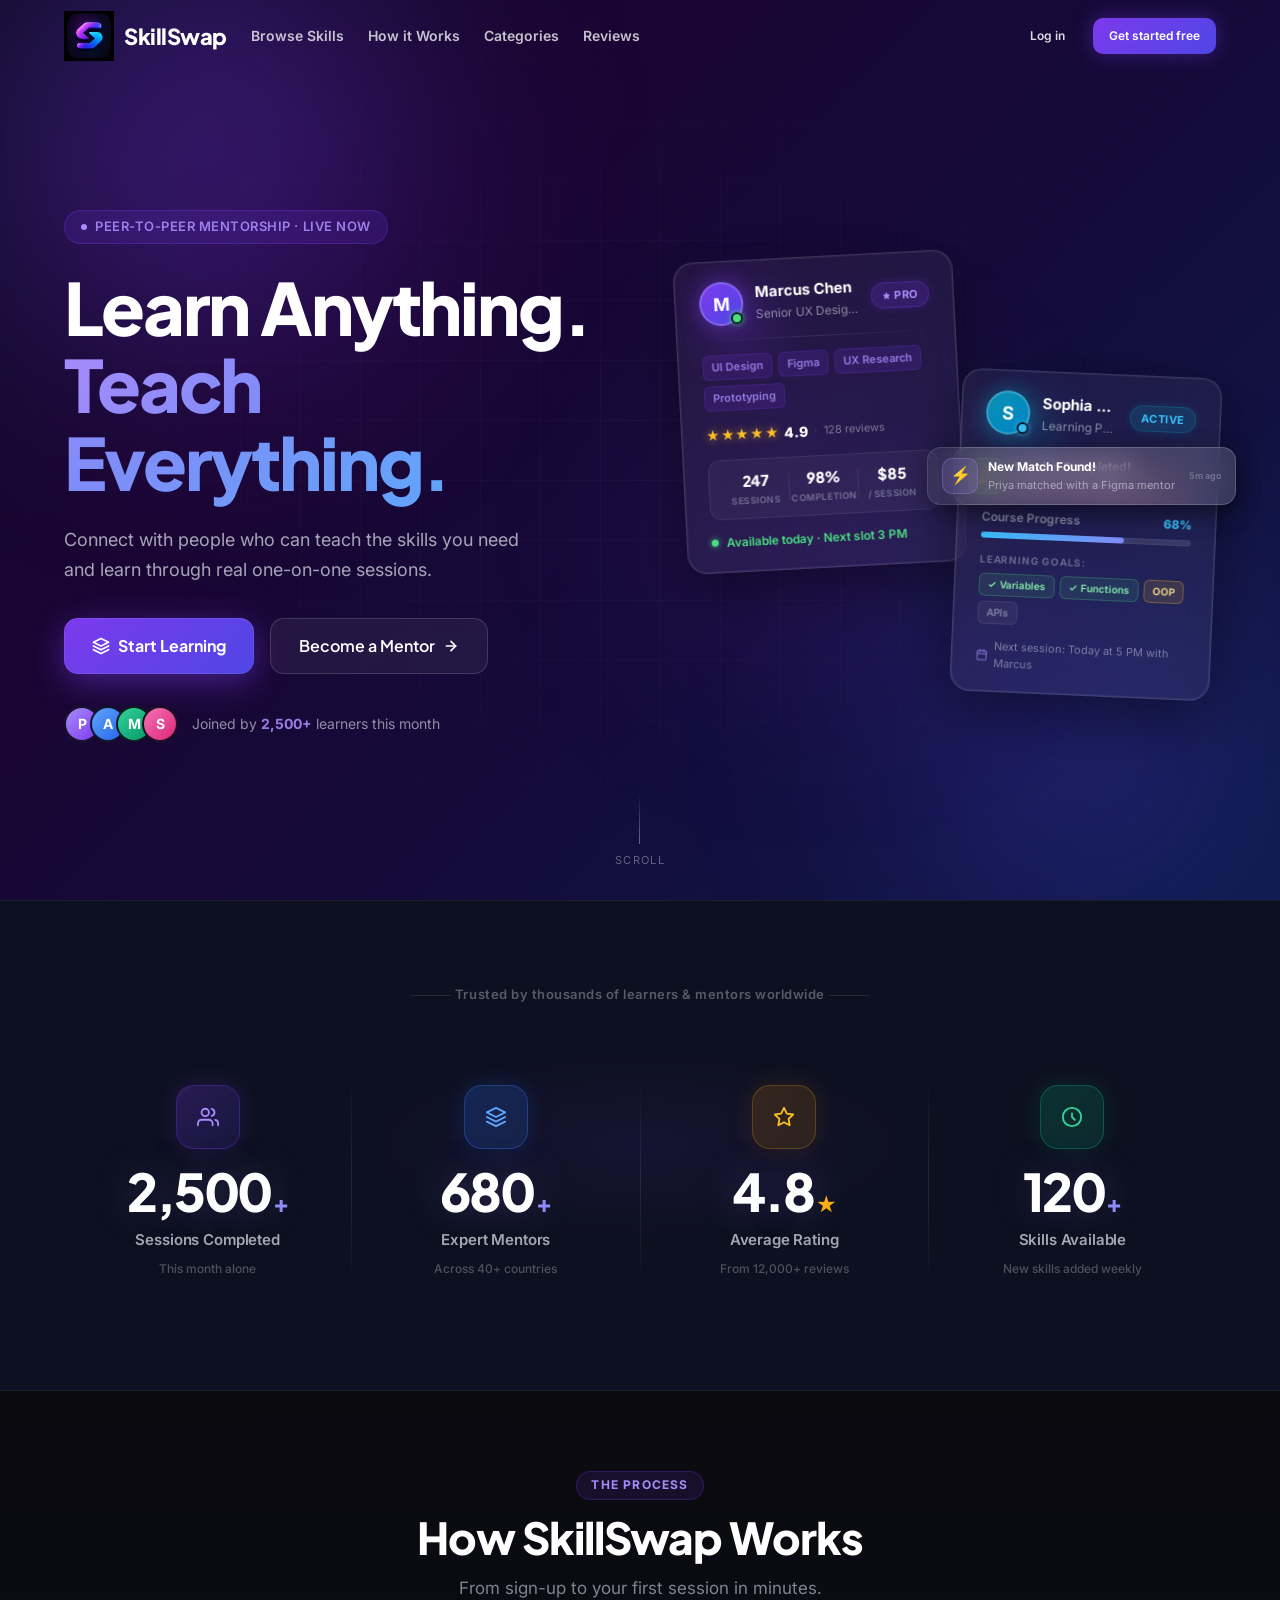
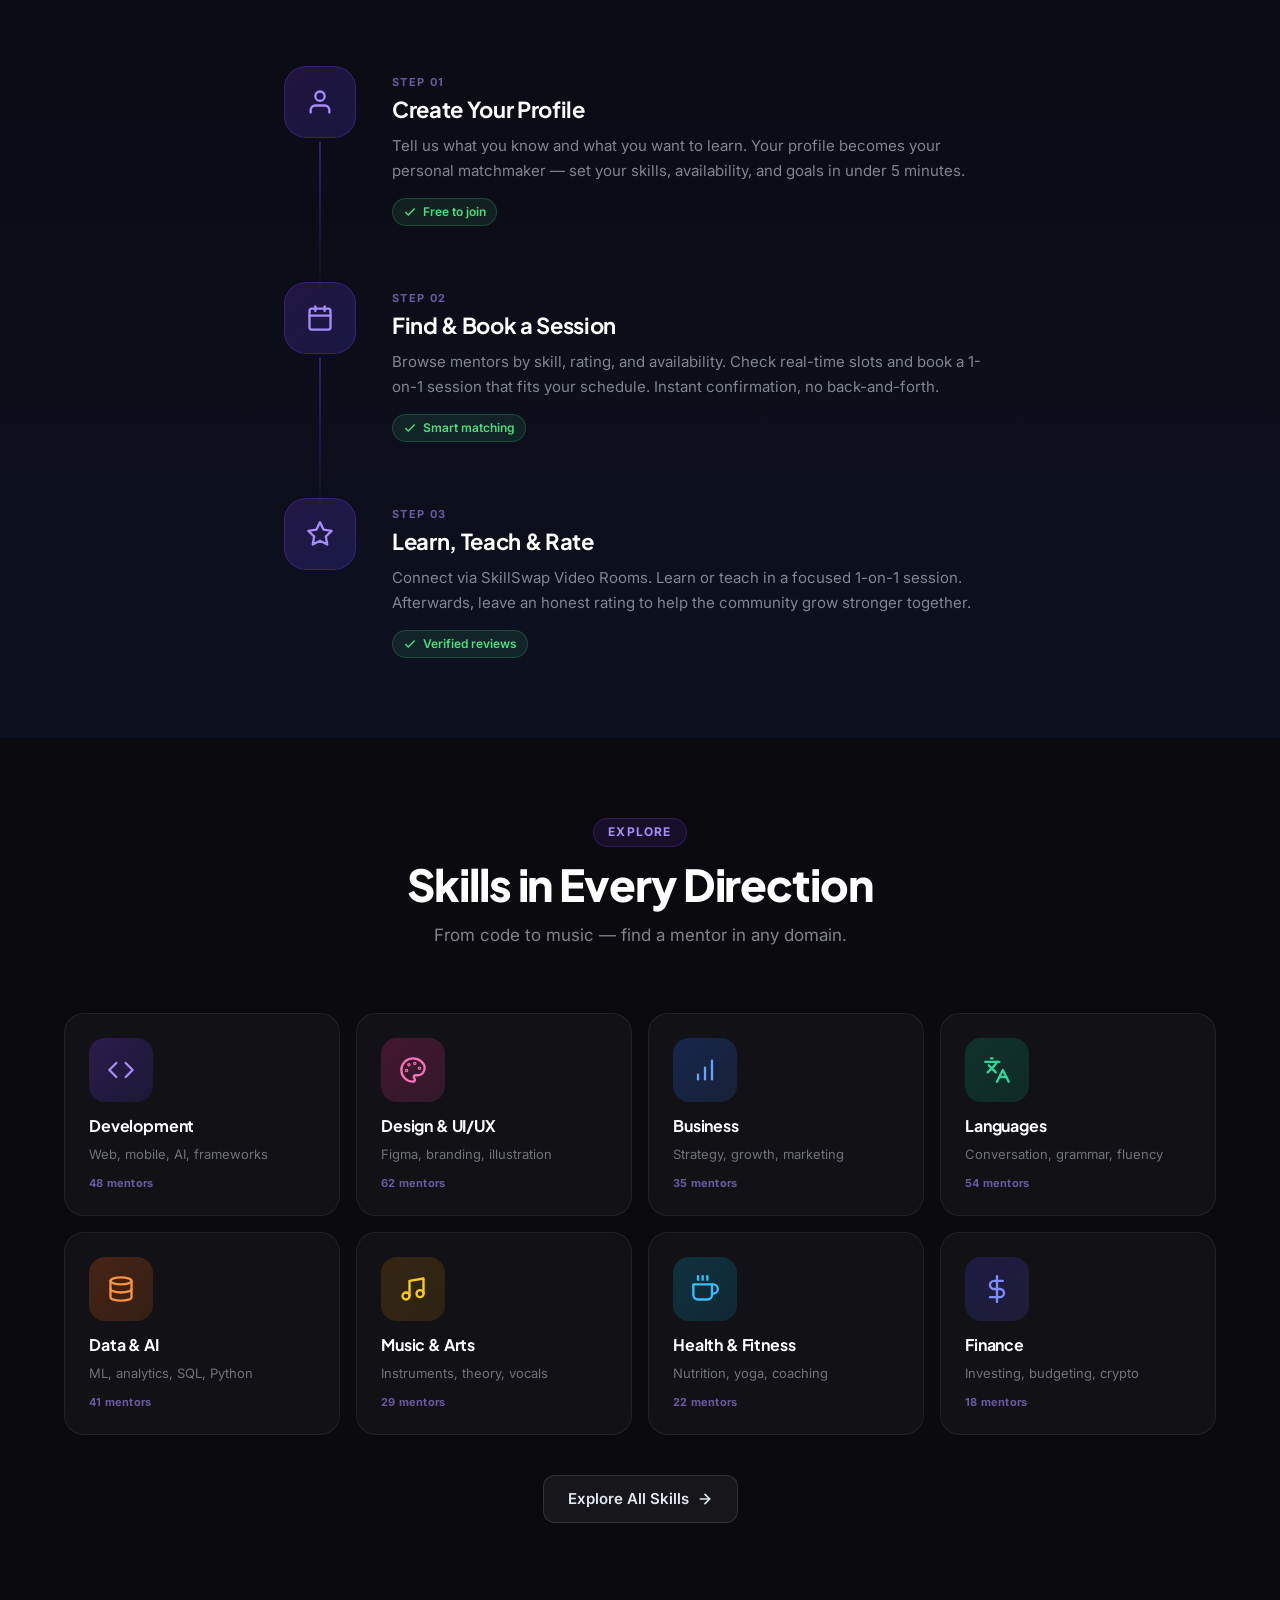
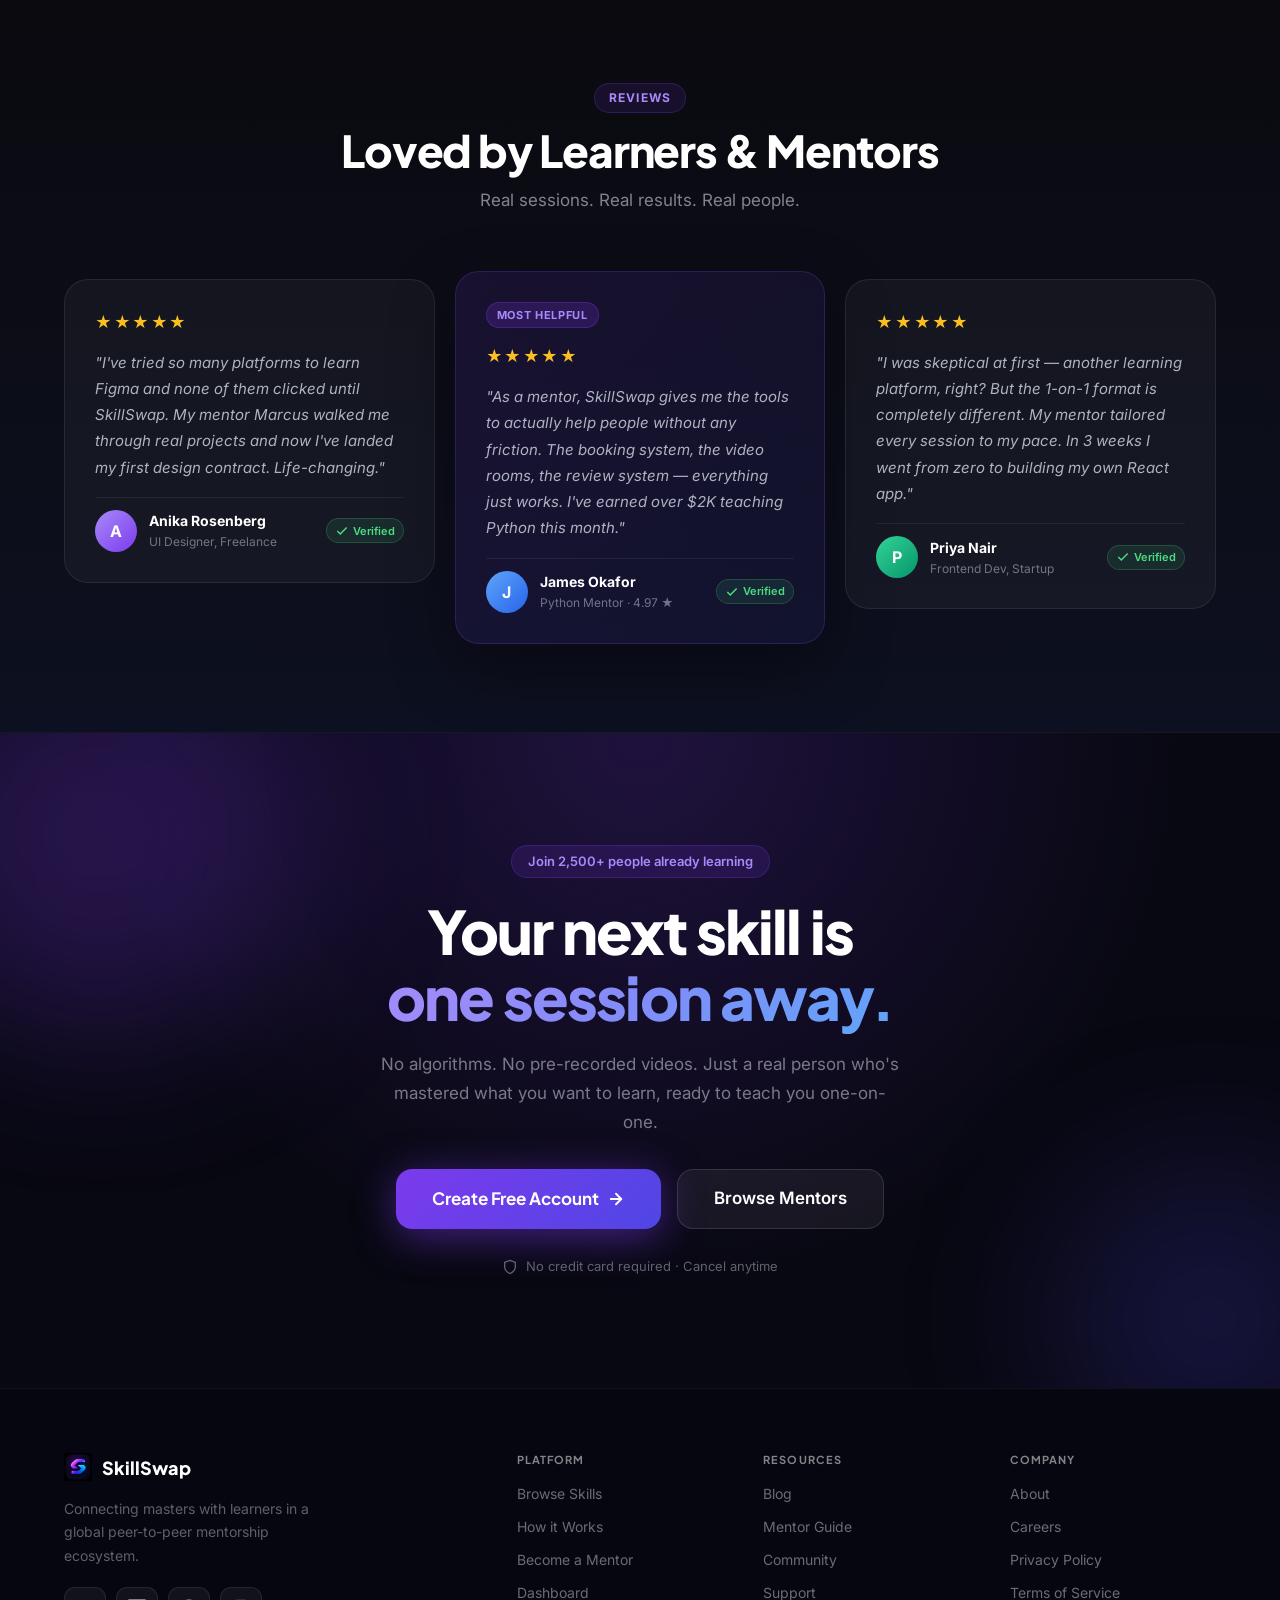
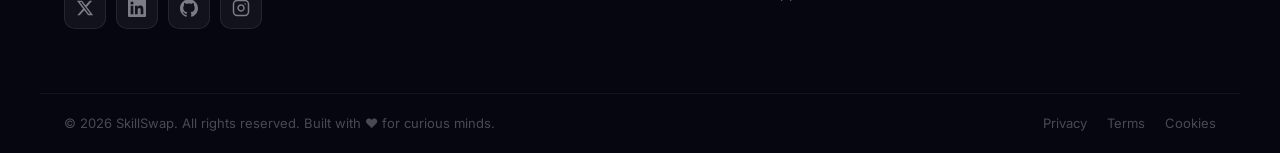
==== index.html @ a02b6882 "Final internship submission" ====
<!DOCTYPE html>
<html lang="en">
<head>
  <meta charset="UTF-8">
  <meta name="viewport" content="width=device-width, initial-scale=1.0">
  <title>SkillSwap — Learn Anything. Teach Everything.</title>
  <meta name="description" content="Connect with people who can teach the skills you need and learn through real one-on-one sessions. Join 2500+ learners on SkillSwap.">

  <link rel="icon" type="image/png" href="assets/images/logo.png">
  <link rel="preconnect" href="https://fonts.googleapis.com">
  <link href="https://fonts.googleapis.com/css2?family=Plus+Jakarta+Sans:wght@400;500;600;700;800&family=Inter:wght@400;500;600;700&family=JetBrains+Mono:wght@500;600&display=swap" rel="stylesheet">

  <link rel="stylesheet" href="assets/css/base.css">
  <link rel="stylesheet" href="assets/css/navbar.css">
  <link rel="stylesheet" href="assets/css/landing.css">
  <link rel="stylesheet" href="assets/css/footer.css">
  <link rel="stylesheet" href="assets/css/responsive.css">
</head>
<body class="landing-body">

  <!-- ============================================================
       NAVBAR — Glassmorphism on hero scroll
       ============================================================ -->
  <header class="navbar navbar-landing" id="navbar">
    <div class="container navbar-inner">
      <a href="index.html" class="navbar-logo">
        <img src="assets/images/logo.png" alt="SkillSwap logo" class="navbar-logo-img">
        <span>SkillSwap</span>
      </a>

      <nav class="navbar-links" id="navbar-links">
        <a href="browse-skills.html" class="navbar-link">Browse Skills</a>
        <a href="#how-it-works" class="navbar-link">How it Works</a>
        <a href="#categories" class="navbar-link">Categories</a>
        <a href="#testimonials" class="navbar-link">Reviews</a>
      </nav>

      <div class="navbar-actions" id="navbar-actions-guest">
        <a href="login.html" class="btn btn-ghost btn-sm">Log in</a>
        <a href="register.html" class="btn btn-primary btn-sm">Get started free</a>
      </div>

      <div class="navbar-actions hidden" id="navbar-actions-auth">
        <a href="dashboard.html" class="btn btn-outline btn-sm">Dashboard</a>
        <button type="button" class="navbar-avatar-btn" id="navbar-avatar-btn">
          <img src="assets/images/default-avatar.png" alt="My profile" class="avatar avatar-sm" id="navbar-avatar-img">
        </button>
      </div>

      <button type="button" class="navbar-burger" id="navbar-burger" aria-label="Toggle menu" aria-expanded="false">
        <span></span><span></span><span></span>
      </button>
    </div>

    <div class="navbar-mobile-menu" id="navbar-mobile-menu">
      <a href="browse-skills.html" class="navbar-link">Browse Skills</a>
      <a href="dashboard.html" class="navbar-link">Dashboard</a>
      <a href="upcoming-sessions.html" class="navbar-link">Sessions</a>
      <a href="availability.html" class="navbar-link">Availability</a>
      <a href="my-skills.html" class="navbar-link">My Skills</a>
      <div class="navbar-mobile-divider"></div>
      <a href="login.html" class="btn btn-outline btn-block hidden" id="navbar-mobile-login">Log in</a>
      <a href="register.html" class="btn btn-primary btn-block hidden" id="navbar-mobile-register">Get started free</a>
    </div>
  </header>

  <main>

    <!-- ============================================================
         HERO — Full-screen gradient + floating glass cards
         ============================================================ -->
    <section class="hero-landing" id="hero">
      <!-- Animated background orbs -->
      <div class="hero-orb hero-orb-1" aria-hidden="true"></div>
      <div class="hero-orb hero-orb-2" aria-hidden="true"></div>
      <div class="hero-orb hero-orb-3" aria-hidden="true"></div>

      <!-- Grid overlay -->
      <div class="hero-grid-overlay" aria-hidden="true"></div>

      <div class="container hero-content">
        <!-- Left: copy -->
        <div class="hero-copy-landing">
          <span class="hero-eyebrow">
            <span class="hero-eyebrow-dot"></span>
            Peer-to-peer mentorship · Live now
          </span>

          <h1 class="hero-headline">
            Learn Anything.<br>
            <span class="hero-headline-accent">Teach Everything.</span>
          </h1>

          <p class="hero-desc">
            Connect with people who can teach the skills you need and learn through real one-on-one sessions.
          </p>

          <div class="hero-cta-row">
            <a href="browse-skills.html" class="btn btn-hero-primary" id="hero-start-learning">
              <svg width="18" height="18" viewBox="0 0 24 24" fill="none" stroke="currentColor" stroke-width="2.5" stroke-linecap="round" stroke-linejoin="round"><path d="M12 2L2 7l10 5 10-5-10-5z"/><path d="M2 17l10 5 10-5"/><path d="M2 12l10 5 10-5"/></svg>
              Start Learning
            </a>
            <a href="register.html" class="btn btn-hero-secondary" id="hero-become-mentor">
              Become a Mentor
              <svg width="16" height="16" viewBox="0 0 24 24" fill="none" stroke="currentColor" stroke-width="2.5" stroke-linecap="round" stroke-linejoin="round"><path d="M5 12h14"/><path d="m12 5 7 7-7 7"/></svg>
            </a>
          </div>

          <div class="hero-social-proof">
            <div class="hero-avatars" aria-hidden="true">
              <div class="hero-avatar-circle" style="background: linear-gradient(135deg,#a78bfa,#7c3aed)">P</div>
              <div class="hero-avatar-circle" style="background: linear-gradient(135deg,#60a5fa,#2563eb)">A</div>
              <div class="hero-avatar-circle" style="background: linear-gradient(135deg,#34d399,#059669)">M</div>
              <div class="hero-avatar-circle" style="background: linear-gradient(135deg,#f472b6,#db2777)">S</div>
            </div>
            <span class="hero-proof-text">Joined by <strong>2,500+</strong> learners this month</span>
          </div>
        </div>

        <!-- Right: floating mentor & learner cards -->
        <div class="hero-cards-area" aria-hidden="true">

          <!-- Floating card: Mentor -->
          <div class="floating-card floating-card-mentor">
            <!-- Glow halo behind avatar -->
            <div class="fcard-avatar-halo mentor-halo"></div>

            <div class="fcard-header">
              <div class="fcard-avatar-wrap">
                <div class="fcard-avatar mentor-avatar">M</div>
                <span class="fcard-avatar-status fcard-avatar-status--online"></span>
              </div>
              <div class="fcard-info">
                <div class="fcard-name">Marcus Chen</div>
                <div class="fcard-role">Senior UX Designer · 8 yrs exp</div>
              </div>
              <div class="fcard-badge fcard-badge-mentor">
                <svg width="9" height="9" viewBox="0 0 24 24" fill="currentColor"><path d="M12 2l3.09 6.26L22 9.27l-5 4.87 1.18 6.88L12 17.77l-6.18 3.25L7 14.14 2 9.27l6.91-1.01L12 2z"/></svg>
                PRO
              </div>
            </div>

            <div class="fcard-divider"></div>

            <div class="fcard-skills">
              <span class="fcard-skill-tag fcard-skill-tag--purple">UI Design</span>
              <span class="fcard-skill-tag fcard-skill-tag--blue">Figma</span>
              <span class="fcard-skill-tag fcard-skill-tag--pink">UX Research</span>
              <span class="fcard-skill-tag fcard-skill-tag--teal">Prototyping</span>
            </div>

            <div class="fcard-rating-row">
              <div class="fcard-stars-wrap">
                <span class="fcard-stars">★★★★★</span>
                <span class="fcard-rating-num">4.9</span>
              </div>
              <span class="fcard-sep">·</span>
              <span class="fcard-reviews">128 reviews</span>
            </div>

            <div class="fcard-stats-row">
              <div class="fcard-stat">
                <span class="fcard-stat-num">247</span>
                <span class="fcard-stat-label">Sessions</span>
              </div>
              <div class="fcard-stat-divider"></div>
              <div class="fcard-stat">
                <span class="fcard-stat-num">98%</span>
                <span class="fcard-stat-label">Completion</span>
              </div>
              <div class="fcard-stat-divider"></div>
              <div class="fcard-stat">
                <span class="fcard-stat-num">$85</span>
                <span class="fcard-stat-label">/ session</span>
              </div>
            </div>

            <div class="fcard-available">
              <span class="fcard-dot"></span>
              Available today · Next slot 3 PM
            </div>
          </div>

          <!-- Floating card: Learner -->
          <div class="floating-card floating-card-learner">
            <div class="fcard-avatar-halo learner-halo"></div>

            <div class="fcard-header">
              <div class="fcard-avatar-wrap">
                <div class="fcard-avatar learner-avatar">S</div>
                <span class="fcard-avatar-status fcard-avatar-status--learning"></span>
              </div>
              <div class="fcard-info">
                <div class="fcard-name">Sophia Patel</div>
                <div class="fcard-role">Learning Python · Week 3</div>
              </div>
              <div class="fcard-badge fcard-badge-learner">Active</div>
            </div>

            <div class="fcard-divider"></div>

            <div class="fcard-session-live">
              <span class="fcard-live-dot"></span>
              <span class="fcard-live-label">Live session in progress</span>
            </div>

            <div class="fcard-progress-wrap">
              <div class="fcard-progress-header">
                <span class="fcard-progress-label">Course Progress</span>
                <span class="fcard-progress-pct">68%</span>
              </div>
              <div class="fcard-progress-bar">
                <div class="fcard-progress-fill"></div>
              </div>
            </div>

            <div class="fcard-skill-goals">
              <span class="fcard-goal-label">Learning goals:</span>
              <div class="fcard-goals-list">
                <span class="fcard-goal-tag fcard-goal-done">
                  <svg width="9" height="9" viewBox="0 0 24 24" fill="none" stroke="currentColor" stroke-width="3"><path d="M20 6 9 17l-5-5"/></svg>
                  Variables
                </span>
                <span class="fcard-goal-tag fcard-goal-done">
                  <svg width="9" height="9" viewBox="0 0 24 24" fill="none" stroke="currentColor" stroke-width="3"><path d="M20 6 9 17l-5-5"/></svg>
                  Functions
                </span>
                <span class="fcard-goal-tag fcard-goal-active">OOP</span>
                <span class="fcard-goal-tag">APIs</span>
              </div>
            </div>

            <div class="fcard-session-meta">
              <svg width="12" height="12" viewBox="0 0 24 24" fill="none" stroke="currentColor" stroke-width="2.5" stroke-linecap="round"><rect x="3" y="4" width="18" height="18" rx="2"/><line x1="16" y1="2" x2="16" y2="6"/><line x1="8" y1="2" x2="8" y2="6"/><line x1="3" y1="10" x2="21" y2="10"/></svg>
              Next session: Today at 5 PM with Marcus
            </div>
          </div>

          <!-- Notification: Session Completed -->
          <div class="hero-notif hero-notif--success">
            <div class="hero-notif-icon-wrap hero-notif-icon-wrap--green">🎉</div>
            <div class="hero-notif-body">
              <div class="hero-notif-title">Session Completed!</div>
              <div class="hero-notif-sub">Alex just finished React basics</div>
            </div>
            <div class="hero-notif-time">2m ago</div>
          </div>

          <!-- Notification: New Match -->
          <div class="hero-notif hero-notif--match">
            <div class="hero-notif-icon-wrap hero-notif-icon-wrap--purple">⚡</div>
            <div class="hero-notif-body">
              <div class="hero-notif-title">New Match Found!</div>
              <div class="hero-notif-sub">Priya matched with a Figma mentor</div>
            </div>
            <div class="hero-notif-time">5m ago</div>
          </div>

        </div>
      </div>

      <!-- Scroll indicator -->
      <div class="hero-scroll-hint" aria-hidden="true">
        <div class="hero-scroll-line"></div>
        <span>Scroll</span>
      </div>
    </section>

    <!-- ============================================================
         STATS — Social proof numbers with count-up
         ============================================================ -->
    <section class="stats-section" id="stats-section">
      <div class="container">

        <div class="stats-header">
          <p class="stats-eyebrow">Trusted by thousands of learners & mentors worldwide</p>
        </div>

        <div class="stats-grid">

          <!-- Sessions -->
          <div class="stat-item" data-target="2500" data-suffix="+" data-duration="2000">
            <div class="stat-icon-wrap stat-icon--purple">
              <svg width="22" height="22" viewBox="0 0 24 24" fill="none" stroke="currentColor" stroke-width="2" stroke-linecap="round" stroke-linejoin="round">
                <path d="M17 21v-2a4 4 0 0 0-4-4H5a4 4 0 0 0-4 4v2"/>
                <circle cx="9" cy="7" r="4"/>
                <path d="M23 21v-2a4 4 0 0 0-3-3.87"/>
                <path d="M16 3.13a4 4 0 0 1 0 7.75"/>
              </svg>
            </div>
            <div class="stat-number-wrap">
              <span class="stat-number" data-countup="2500">0</span><span class="stat-suffix">+</span>
            </div>
            <div class="stat-label">Sessions Completed</div>
            <div class="stat-sublabel">This month alone</div>
          </div>

          <div class="stat-divider" aria-hidden="true"></div>

          <!-- Mentors -->
          <div class="stat-item" data-target="680" data-suffix="+" data-duration="1800">
            <div class="stat-icon-wrap stat-icon--blue">
              <svg width="22" height="22" viewBox="0 0 24 24" fill="none" stroke="currentColor" stroke-width="2" stroke-linecap="round" stroke-linejoin="round">
                <path d="M12 2L2 7l10 5 10-5-10-5z"/>
                <path d="M2 17l10 5 10-5"/>
                <path d="M2 12l10 5 10-5"/>
              </svg>
            </div>
            <div class="stat-number-wrap">
              <span class="stat-number" data-countup="680">0</span><span class="stat-suffix">+</span>
            </div>
            <div class="stat-label">Expert Mentors</div>
            <div class="stat-sublabel">Across 40+ countries</div>
          </div>

          <div class="stat-divider" aria-hidden="true"></div>

          <!-- Rating -->
          <div class="stat-item" data-target="4.8" data-suffix="★" data-decimal="1" data-duration="1600">
            <div class="stat-icon-wrap stat-icon--yellow">
              <svg width="22" height="22" viewBox="0 0 24 24" fill="none" stroke="currentColor" stroke-width="2" stroke-linecap="round" stroke-linejoin="round">
                <polygon points="12 2 15.09 8.26 22 9.27 17 14.14 18.18 21.02 12 17.77 5.82 21.02 7 14.14 2 9.27 8.91 8.26 12 2"/>
              </svg>
            </div>
            <div class="stat-number-wrap">
              <span class="stat-number" data-countup="4.8" data-decimal="1">0.0</span><span class="stat-suffix stat-suffix--star">★</span>
            </div>
            <div class="stat-label">Average Rating</div>
            <div class="stat-sublabel">From 12,000+ reviews</div>
          </div>

          <div class="stat-divider" aria-hidden="true"></div>

          <!-- Skills -->
          <div class="stat-item" data-target="120" data-suffix="+" data-duration="1700">
            <div class="stat-icon-wrap stat-icon--green">
              <svg width="22" height="22" viewBox="0 0 24 24" fill="none" stroke="currentColor" stroke-width="2" stroke-linecap="round" stroke-linejoin="round">
                <circle cx="12" cy="12" r="10"/>
                <path d="M12 8v4l3 3"/>
              </svg>
            </div>
            <div class="stat-number-wrap">
              <span class="stat-number" data-countup="120">0</span><span class="stat-suffix">+</span>
            </div>
            <div class="stat-label">Skills Available</div>
            <div class="stat-sublabel">New skills added weekly</div>
          </div>

        </div>
      </div>
    </section>


    <!-- ============================================================
         HOW IT WORKS — Modern timeline
         ============================================================ -->
    <section class="section how-section" id="how-it-works">
      <div class="container">
        <div class="section-label-wrap">
          <span class="section-eyebrow">The Process</span>
          <h2 class="section-title">How SkillSwap Works</h2>
          <p class="section-subtitle">From sign-up to your first session in minutes.</p>
        </div>

        <div class="how-timeline">

          <div class="how-step" data-step="01">
            <div class="how-step-icon-wrap">
              <div class="how-step-icon">
                <svg width="28" height="28" viewBox="0 0 24 24" fill="none" stroke="currentColor" stroke-width="2" stroke-linecap="round" stroke-linejoin="round"><path d="M20 21v-2a4 4 0 0 0-4-4H8a4 4 0 0 0-4 4v2"/><circle cx="12" cy="7" r="4"/></svg>
              </div>
              <div class="how-step-line" aria-hidden="true"></div>
            </div>
            <div class="how-step-content">
              <div class="how-step-num">Step 01</div>
              <h3 class="how-step-title">Create Your Profile</h3>
              <p class="how-step-desc">Tell us what you know and what you want to learn. Your profile becomes your personal matchmaker — set your skills, availability, and goals in under 5 minutes.</p>
              <div class="how-step-tag">
                <svg width="14" height="14" viewBox="0 0 24 24" fill="none" stroke="currentColor" stroke-width="2.5"><path d="M20 6 9 17l-5-5"/></svg>
                Free to join
              </div>
            </div>
          </div>

          <div class="how-step" data-step="02">
            <div class="how-step-icon-wrap">
              <div class="how-step-icon">
                <svg width="28" height="28" viewBox="0 0 24 24" fill="none" stroke="currentColor" stroke-width="2" stroke-linecap="round" stroke-linejoin="round"><rect x="3" y="4" width="18" height="18" rx="2" ry="2"/><line x1="16" y1="2" x2="16" y2="6"/><line x1="8" y1="2" x2="8" y2="6"/><line x1="3" y1="10" x2="21" y2="10"/></svg>
              </div>
              <div class="how-step-line" aria-hidden="true"></div>
            </div>
            <div class="how-step-content">
              <div class="how-step-num">Step 02</div>
              <h3 class="how-step-title">Find & Book a Session</h3>
              <p class="how-step-desc">Browse mentors by skill, rating, and availability. Check real-time slots and book a 1-on-1 session that fits your schedule. Instant confirmation, no back-and-forth.</p>
              <div class="how-step-tag">
                <svg width="14" height="14" viewBox="0 0 24 24" fill="none" stroke="currentColor" stroke-width="2.5"><path d="M20 6 9 17l-5-5"/></svg>
                Smart matching
              </div>
            </div>
          </div>

          <div class="how-step" data-step="03">
            <div class="how-step-icon-wrap">
              <div class="how-step-icon">
                <svg width="28" height="28" viewBox="0 0 24 24" fill="none" stroke="currentColor" stroke-width="2" stroke-linecap="round" stroke-linejoin="round"><polygon points="12 2 15.09 8.26 22 9.27 17 14.14 18.18 21.02 12 17.77 5.82 21.02 7 14.14 2 9.27 8.91 8.26 12 2"/></svg>
              </div>
            </div>
            <div class="how-step-content">
              <div class="how-step-num">Step 03</div>
              <h3 class="how-step-title">Learn, Teach & Rate</h3>
              <p class="how-step-desc">Connect via SkillSwap Video Rooms. Learn or teach in a focused 1-on-1 session. Afterwards, leave an honest rating to help the community grow stronger together.</p>
              <div class="how-step-tag">
                <svg width="14" height="14" viewBox="0 0 24 24" fill="none" stroke="currentColor" stroke-width="2.5"><path d="M20 6 9 17l-5-5"/></svg>
                Verified reviews
              </div>
            </div>
          </div>

        </div>
      </div>
    </section>

    <!-- ============================================================
         CATEGORIES — 8-card grid with gradient icons
         ============================================================ -->
    <section class="section categories-section" id="categories">
      <div class="container">
        <div class="section-label-wrap">
          <span class="section-eyebrow">Explore</span>
          <h2 class="section-title">Skills in Every Direction</h2>
          <p class="section-subtitle">From code to music — find a mentor in any domain.</p>
        </div>

        <div class="cat-grid">

          <a href="browse-skills.html?category=programming" class="cat-card" id="cat-programming">
            <div class="cat-icon cat-icon-purple">
              <svg width="28" height="28" viewBox="0 0 24 24" fill="none" stroke="currentColor" stroke-width="2" stroke-linecap="round" stroke-linejoin="round"><polyline points="16 18 22 12 16 6"/><polyline points="8 6 2 12 8 18"/></svg>
            </div>
            <h4 class="cat-name">Development</h4>
            <p class="cat-desc">Web, mobile, AI, frameworks</p>
            <div class="cat-count">48 mentors</div>
          </a>

          <a href="browse-skills.html?category=design" class="cat-card" id="cat-design">
            <div class="cat-icon cat-icon-pink">
              <svg width="28" height="28" viewBox="0 0 24 24" fill="none" stroke="currentColor" stroke-width="2" stroke-linecap="round" stroke-linejoin="round"><circle cx="13.5" cy="6.5" r=".5"/><circle cx="17.5" cy="10.5" r=".5"/><circle cx="8.5" cy="7.5" r=".5"/><circle cx="6.5" cy="12.5" r=".5"/><path d="M12 2C6.5 2 2 6.5 2 12s4.5 10 10 10c.926 0 1.648-.746 1.648-1.688 0-.437-.18-.835-.477-1.112-.29-.269-.487-.644-.487-1.061a1.648 1.648 0 0 1 1.648-1.648h1.93c3.024 0 5.738-2.423 5.738-6.43C22 6.289 17.5 2 12 2z"/></svg>
            </div>
            <h4 class="cat-name">Design & UI/UX</h4>
            <p class="cat-desc">Figma, branding, illustration</p>
            <div class="cat-count">62 mentors</div>
          </a>

          <a href="browse-skills.html?category=business" class="cat-card" id="cat-business">
            <div class="cat-icon cat-icon-blue">
              <svg width="28" height="28" viewBox="0 0 24 24" fill="none" stroke="currentColor" stroke-width="2" stroke-linecap="round" stroke-linejoin="round"><line x1="12" y1="20" x2="12" y2="10"/><line x1="18" y1="20" x2="18" y2="4"/><line x1="6" y1="20" x2="6" y2="16"/></svg>
            </div>
            <h4 class="cat-name">Business</h4>
            <p class="cat-desc">Strategy, growth, marketing</p>
            <div class="cat-count">35 mentors</div>
          </a>

          <a href="browse-skills.html?category=languages" class="cat-card" id="cat-languages">
            <div class="cat-icon cat-icon-green">
              <svg width="28" height="28" viewBox="0 0 24 24" fill="none" stroke="currentColor" stroke-width="2" stroke-linecap="round" stroke-linejoin="round"><path d="m5 8 6 6"/><path d="m4 14 6-6 2-3"/><path d="M2 5h12"/><path d="M7 2h1"/><path d="m22 22-5-10-5 10"/><path d="M14 18h6"/></svg>
            </div>
            <h4 class="cat-name">Languages</h4>
            <p class="cat-desc">Conversation, grammar, fluency</p>
            <div class="cat-count">54 mentors</div>
          </a>

          <a href="browse-skills.html?category=data" class="cat-card" id="cat-data">
            <div class="cat-icon cat-icon-orange">
              <svg width="28" height="28" viewBox="0 0 24 24" fill="none" stroke="currentColor" stroke-width="2" stroke-linecap="round" stroke-linejoin="round"><ellipse cx="12" cy="5" rx="9" ry="3"/><path d="M21 12c0 1.66-4 3-9 3s-9-1.34-9-3"/><path d="M3 5v14c0 1.66 4 3 9 3s9-1.34 9-3V5"/></svg>
            </div>
            <h4 class="cat-name">Data & AI</h4>
            <p class="cat-desc">ML, analytics, SQL, Python</p>
            <div class="cat-count">41 mentors</div>
          </a>

          <a href="browse-skills.html?category=music" class="cat-card" id="cat-music">
            <div class="cat-icon cat-icon-yellow">
              <svg width="28" height="28" viewBox="0 0 24 24" fill="none" stroke="currentColor" stroke-width="2" stroke-linecap="round" stroke-linejoin="round"><path d="M9 18V5l12-2v13"/><circle cx="6" cy="18" r="3"/><circle cx="18" cy="16" r="3"/></svg>
            </div>
            <h4 class="cat-name">Music & Arts</h4>
            <p class="cat-desc">Instruments, theory, vocals</p>
            <div class="cat-count">29 mentors</div>
          </a>

          <a href="browse-skills.html?category=fitness" class="cat-card" id="cat-fitness">
            <div class="cat-icon cat-icon-teal">
              <svg width="28" height="28" viewBox="0 0 24 24" fill="none" stroke="currentColor" stroke-width="2" stroke-linecap="round" stroke-linejoin="round"><path d="M18 8h1a4 4 0 0 1 0 8h-1"/><path d="M2 8h16v9a4 4 0 0 1-4 4H6a4 4 0 0 1-4-4V8z"/><line x1="6" y1="1" x2="6" y2="4"/><line x1="10" y1="1" x2="10" y2="4"/><line x1="14" y1="1" x2="14" y2="4"/></svg>
            </div>
            <h4 class="cat-name">Health & Fitness</h4>
            <p class="cat-desc">Nutrition, yoga, coaching</p>
            <div class="cat-count">22 mentors</div>
          </a>

          <a href="browse-skills.html?category=finance" class="cat-card" id="cat-finance">
            <div class="cat-icon cat-icon-indigo">
              <svg width="28" height="28" viewBox="0 0 24 24" fill="none" stroke="currentColor" stroke-width="2" stroke-linecap="round" stroke-linejoin="round"><line x1="12" y1="1" x2="12" y2="23"/><path d="M17 5H9.5a3.5 3.5 0 0 0 0 7h5a3.5 3.5 0 0 1 0 7H6"/></svg>
            </div>
            <h4 class="cat-name">Finance</h4>
            <p class="cat-desc">Investing, budgeting, crypto</p>
            <div class="cat-count">18 mentors</div>
          </a>

        </div>

        <div class="cat-cta-row">
          <a href="browse-skills.html" class="btn btn-explore">
            Explore All Skills
            <svg width="16" height="16" viewBox="0 0 24 24" fill="none" stroke="currentColor" stroke-width="2.5" stroke-linecap="round" stroke-linejoin="round"><path d="M5 12h14"/><path d="m12 5 7 7-7 7"/></svg>
          </a>
        </div>
      </div>
    </section>

    <!-- ============================================================
         TESTIMONIALS — 3 cards
         ============================================================ -->
    <section class="section testimonials-section" id="testimonials">
      <div class="container">
        <div class="section-label-wrap">
          <span class="section-eyebrow">Reviews</span>
          <h2 class="section-title">Loved by Learners & Mentors</h2>
          <p class="section-subtitle">Real sessions. Real results. Real people.</p>
        </div>

        <div class="testimonials-grid">

          <div class="testimonial-card">
            <div class="testimonial-stars">★★★★★</div>
            <p class="testimonial-text">"I've tried so many platforms to learn Figma and none of them clicked until SkillSwap. My mentor Marcus walked me through real projects and now I've landed my first design contract. Life-changing."</p>
            <div class="testimonial-author">
              <div class="testimonial-avatar" style="background: linear-gradient(135deg, #a78bfa, #7c3aed);">A</div>
              <div>
                <div class="testimonial-name">Anika Rosenberg</div>
                <div class="testimonial-role">UI Designer, Freelance</div>
              </div>
              <div class="testimonial-verified">
                <svg width="14" height="14" viewBox="0 0 24 24" fill="none" stroke="currentColor" stroke-width="2.5"><path d="M20 6 9 17l-5-5"/></svg>
                Verified
              </div>
            </div>
          </div>

          <div class="testimonial-card testimonial-card-featured">
            <div class="testimonial-featured-badge">Most Helpful</div>
            <div class="testimonial-stars">★★★★★</div>
            <p class="testimonial-text">"As a mentor, SkillSwap gives me the tools to actually help people without any friction. The booking system, the video rooms, the review system — everything just works. I've earned over $2K teaching Python this month."</p>
            <div class="testimonial-author">
              <div class="testimonial-avatar" style="background: linear-gradient(135deg, #60a5fa, #2563eb);">J</div>
              <div>
                <div class="testimonial-name">James Okafor</div>
                <div class="testimonial-role">Python Mentor · 4.97 ★</div>
              </div>
              <div class="testimonial-verified">
                <svg width="14" height="14" viewBox="0 0 24 24" fill="none" stroke="currentColor" stroke-width="2.5"><path d="M20 6 9 17l-5-5"/></svg>
                Verified
              </div>
            </div>
          </div>

          <div class="testimonial-card">
            <div class="testimonial-stars">★★★★★</div>
            <p class="testimonial-text">"I was skeptical at first — another learning platform, right? But the 1-on-1 format is completely different. My mentor tailored every session to my pace. In 3 weeks I went from zero to building my own React app."</p>
            <div class="testimonial-author">
              <div class="testimonial-avatar" style="background: linear-gradient(135deg, #34d399, #059669);">P</div>
              <div>
                <div class="testimonial-name">Priya Nair</div>
                <div class="testimonial-role">Frontend Dev, Startup</div>
              </div>
              <div class="testimonial-verified">
                <svg width="14" height="14" viewBox="0 0 24 24" fill="none" stroke="currentColor" stroke-width="2.5"><path d="M20 6 9 17l-5-5"/></svg>
                Verified
              </div>
            </div>
          </div>

        </div>
      </div>
    </section>

    <!-- ============================================================
         FINAL CTA — Dark premium section
         ============================================================ -->
    <section class="cta-final-section">
      <div class="cta-final-orb cta-final-orb-1" aria-hidden="true"></div>
      <div class="cta-final-orb cta-final-orb-2" aria-hidden="true"></div>
      <div class="container cta-final-inner">
        <div class="cta-final-badge">Join 2,500+ people already learning</div>
        <h2 class="cta-final-title">Your next skill is<br><span class="cta-final-accent">one session away.</span></h2>
        <p class="cta-final-desc">No algorithms. No pre-recorded videos. Just a real person who's mastered what you want to learn, ready to teach you one-on-one.</p>
        <div class="cta-final-actions">
          <a href="register.html" class="btn btn-cta-main" id="cta-create-account">
            Create Free Account
            <svg width="18" height="18" viewBox="0 0 24 24" fill="none" stroke="currentColor" stroke-width="2.5" stroke-linecap="round" stroke-linejoin="round"><path d="M5 12h14"/><path d="m12 5 7 7-7 7"/></svg>
          </a>
          <a href="browse-skills.html" class="btn btn-cta-secondary">Browse Mentors</a>
        </div>
        <div class="cta-final-guarantee">
          <svg width="16" height="16" viewBox="0 0 24 24" fill="none" stroke="currentColor" stroke-width="2" stroke-linecap="round" stroke-linejoin="round"><path d="M12 22s8-4 8-10V5l-8-3-8 3v7c0 6 8 10 8 10z"/></svg>
          No credit card required · Cancel anytime
        </div>
      </div>
    </section>

  </main>

  <!-- ============================================================
       FOOTER — Modern SaaS footer
       ============================================================ -->
  <footer class="footer-landing">
    <div class="container footer-landing-inner">

      <!-- Brand column -->
      <div class="footer-brand-col">
        <a href="index.html" class="footer-logo">
          <img src="assets/images/logo.png" alt="SkillSwap" class="footer-logo-img">
          <span>SkillSwap</span>
        </a>
        <p class="footer-brand-desc">Connecting masters with learners in a global peer-to-peer mentorship ecosystem.</p>
        <div class="footer-socials">
          <a href="#" class="footer-social-link" aria-label="Twitter">
            <svg width="18" height="18" viewBox="0 0 24 24" fill="currentColor"><path d="M18.244 2.25h3.308l-7.227 8.26 8.502 11.24H16.17l-5.214-6.817L4.99 21.75H1.68l7.73-8.835L1.254 2.25H8.08l4.713 6.231zm-1.161 17.52h1.833L7.084 4.126H5.117z"/></svg>
          </a>
          <a href="#" class="footer-social-link" aria-label="LinkedIn">
            <svg width="18" height="18" viewBox="0 0 24 24" fill="currentColor"><path d="M20.447 20.452h-3.554v-5.569c0-1.328-.027-3.037-1.852-3.037-1.853 0-2.136 1.445-2.136 2.939v5.667H9.351V9h3.414v1.561h.046c.477-.9 1.637-1.85 3.37-1.85 3.601 0 4.267 2.37 4.267 5.455v6.286zM5.337 7.433a2.062 2.062 0 0 1-2.063-2.065 2.064 2.064 0 1 1 2.063 2.065zm1.782 13.019H3.555V9h3.564v11.452zM22.225 0H1.771C.792 0 0 .774 0 1.729v20.542C0 23.227.792 24 1.771 24h20.451C23.2 24 24 23.227 24 22.271V1.729C24 .774 23.2 0 22.222 0h.003z"/></svg>
          </a>
          <a href="#" class="footer-social-link" aria-label="GitHub">
            <svg width="18" height="18" viewBox="0 0 24 24" fill="currentColor"><path d="M12 .297c-6.63 0-12 5.373-12 12 0 5.303 3.438 9.8 8.205 11.385.6.113.82-.258.82-.577 0-.285-.01-1.04-.015-2.04-3.338.724-4.042-1.61-4.042-1.61C4.422 18.07 3.633 17.7 3.633 17.7c-1.087-.744.084-.729.084-.729 1.205.084 1.838 1.236 1.838 1.236 1.07 1.835 2.809 1.305 3.495.998.108-.776.417-1.305.76-1.605-2.665-.3-5.466-1.332-5.466-5.93 0-1.31.465-2.38 1.235-3.22-.135-.303-.54-1.523.105-3.176 0 0 1.005-.322 3.3 1.23.96-.267 1.98-.399 3-.405 1.02.006 2.04.138 3 .405 2.28-1.552 3.285-1.23 3.285-1.23.645 1.653.24 2.873.12 3.176.765.84 1.23 1.91 1.23 3.22 0 4.61-2.805 5.625-5.475 5.92.42.36.81 1.096.81 2.22 0 1.606-.015 2.896-.015 3.286 0 .315.21.69.825.57C20.565 22.092 24 17.592 24 12.297c0-6.627-5.373-12-12-12"/></svg>
          </a>
          <a href="#" class="footer-social-link" aria-label="Instagram">
            <svg width="18" height="18" viewBox="0 0 24 24" fill="none" stroke="currentColor" stroke-width="2" stroke-linecap="round" stroke-linejoin="round"><rect x="2" y="2" width="20" height="20" rx="5" ry="5"/><path d="M16 11.37A4 4 0 1 1 12.63 8 4 4 0 0 1 16 11.37z"/><line x1="17.5" y1="6.5" x2="17.51" y2="6.5"/></svg>
          </a>
        </div>
      </div>

      <!-- Platform links -->
      <div class="footer-col-group">
        <h5 class="footer-col-heading">Platform</h5>
        <a href="browse-skills.html" class="footer-col-link">Browse Skills</a>
        <a href="#how-it-works" class="footer-col-link">How it Works</a>
        <a href="register.html" class="footer-col-link">Become a Mentor</a>
        <a href="dashboard.html" class="footer-col-link">Dashboard</a>
      </div>

      <!-- Resources -->
      <div class="footer-col-group">
        <h5 class="footer-col-heading">Resources</h5>
        <a href="#" class="footer-col-link">Blog</a>
        <a href="#" class="footer-col-link">Mentor Guide</a>
        <a href="#" class="footer-col-link">Community</a>
        <a href="#" class="footer-col-link">Support</a>
      </div>

      <!-- Company -->
      <div class="footer-col-group">
        <h5 class="footer-col-heading">Company</h5>
        <a href="#" class="footer-col-link">About</a>
        <a href="#" class="footer-col-link">Careers</a>
        <a href="#" class="footer-col-link">Privacy Policy</a>
        <a href="#" class="footer-col-link">Terms of Service</a>
      </div>

    </div>

    <div class="container footer-landing-bottom">
      <p class="footer-bottom-copy">© 2026 SkillSwap. All rights reserved. Built with ❤️ for curious minds.</p>
      <div class="footer-bottom-links">
        <a href="#">Privacy</a>
        <a href="#">Terms</a>
        <a href="#">Cookies</a>
      </div>
    </div>
  </footer>

  <div class="toast-container" id="toast-container"></div>

  <script src="assets/js/config.js"></script>
  <script src="assets/js/utils.js"></script>
  <script src="assets/js/auth-guard.js"></script>
  <script src="assets/js/navbar.js"></script>
  <script src="assets/js/index.js"></script>

  <script>
    /* ----------------------------------------------------------------
       Navbar: transparent → frosted glass on scroll
    ---------------------------------------------------------------- */
    const navbar = document.getElementById('navbar');
    window.addEventListener('scroll', () => {
      navbar.classList.toggle('navbar-scrolled', window.scrollY > 60);
    }, { passive: true });

    /* ----------------------------------------------------------------
       Count-up engine
       Uses easeOutQuart for a snappy deceleration feel.
       Reads:  data-countup="<target>"  — target number
               data-decimal="1"         — decimal places (optional)
               data-duration="2000"     — ms on the parent .stat-item
    ---------------------------------------------------------------- */
    function easeOutQuart(t) {
      return 1 - Math.pow(1 - t, 4);
    }

    function animateCountUp(el) {
      const target     = parseFloat(el.dataset.countup);
      const decimals   = parseInt(el.dataset.decimal  || '0', 10);
      const item       = el.closest('.stat-item');
      const duration   = parseInt(item?.dataset.duration || '2000', 10);
      const start      = performance.now();

      function step(now) {
        const elapsed  = now - start;
        const progress = Math.min(elapsed / duration, 1);
        const eased    = easeOutQuart(progress);
        const current  = target * eased;

        el.textContent = decimals
          ? current.toFixed(decimals)
          : Math.floor(current).toLocaleString();

        if (progress < 1) {
          requestAnimationFrame(step);
        } else {
          // Snap to exact target on finish
          el.textContent = decimals
            ? target.toFixed(decimals)
            : target.toLocaleString();
        }
      }

      requestAnimationFrame(step);
    }

    /* ----------------------------------------------------------------
       Single observer: handles stat-items (count-up + anim-in)
       and all other animated elements (anim-in only).
    ---------------------------------------------------------------- */
    const allAnimEls = document.querySelectorAll(
      '.stat-item, .how-step, .cat-card, .testimonial-card'
    );

    const mainObserver = new IntersectionObserver((entries) => {
      entries.forEach(entry => {
        if (!entry.isIntersecting) return;

        const el = entry.target;

        // Stagger delay based on sibling index for grid items
        const siblings = Array.from(el.parentElement?.children || []);
        const idx      = siblings.indexOf(el);
        const delay    = el.classList.contains('stat-item') ? idx * 80 : idx * 70;

        setTimeout(() => {
          el.classList.add('anim-in');

          // Trigger count-up for stat items
          if (el.classList.contains('stat-item')) {
            const countEl = el.querySelector('[data-countup]');
            if (countEl) animateCountUp(countEl);
          }
        }, delay);

        mainObserver.unobserve(el);
      });
    }, { threshold: 0.2 });

    allAnimEls.forEach(el => mainObserver.observe(el));
  </script>

</body>
</html>
---- assets/css/base.css ----
/* ==========================================================================
   Skill Swap - Base Stylesheet
   Design tokens, reset, typography scale, and core reusable components.
   Loaded on every page. Page-specific CSS files extend these tokens.
   ========================================================================== */

/* --------------------------------------------------------------------
   1. Design Tokens
   -------------------------------------------------------------------- */
:root {
  /* Color: Brand */
  --color-primary-900: #14182B;
  --color-primary-700: #1E2A4A;
  --color-primary-500: #2D3D66;
  --color-primary-100: #E8EBF3;

  /* Color: Accent (single energetic accent — used sparingly, for action) */
  --color-accent-600: #E85A3B;
  --color-accent-500: #FF6B4A;
  --color-accent-100: #FFE4DB;

  /* Color: Status */
  --color-success-600: #178A5F;
  --color-success-100: #DCF3EA;
  --color-warning-600: #B8860B;
  --color-warning-100: #FBF0DB;
  --color-danger-600: #D14343;
  --color-danger-100: #FBE2E2;

  /* Color: Neutrals */
  --color-ink-900: #14161F;
  --color-ink-700: #383C4B;
  --color-ink-500: #5B6478;
  --color-ink-300: #9CA3B5;
  --color-ink-100: #DDE1EA;
  --color-surface: #FFFFFF;
  --color-surface-sunken: #F7F8FA;
  --color-border: #E4E7ED;

  /* Typography */
  --font-display: 'Plus Jakarta Sans', 'Inter', -apple-system, sans-serif;
  --font-body: 'Inter', -apple-system, BlinkMacSystemFont, 'Segoe UI', sans-serif;
  --font-mono: 'JetBrains Mono', 'SFMono-Regular', Consolas, monospace;

  --fs-xs: 0.75rem;
  --fs-sm: 0.875rem;
  --fs-base: 1rem;
  --fs-md: 1.125rem;
  --fs-lg: 1.375rem;
  --fs-xl: 1.75rem;
  --fs-2xl: 2.25rem;
  --fs-3xl: 3rem;
  --fs-4xl: 3.75rem;

  --lh-tight: 1.2;
  --lh-normal: 1.5;
  --lh-relaxed: 1.7;

  /* Spacing scale (8px base unit) */
  --space-1: 0.25rem;
  --space-2: 0.5rem;
  --space-3: 0.75rem;
  --space-4: 1rem;
  --space-5: 1.5rem;
  --space-6: 2rem;
  --space-7: 2.5rem;
  --space-8: 3rem;
  --space-9: 4rem;
  --space-10: 5rem;
  --space-12: 6rem;

  /* Radius */
  --radius-sm: 6px;
  --radius-md: 10px;
  --radius-lg: 16px;
  --radius-full: 999px;

  /* Shadow (soft, flat-card style — no glassmorphism/blur) */
  --shadow-xs: 0 1px 2px rgba(20, 22, 31, 0.05);
  --shadow-sm: 0 2px 6px rgba(20, 22, 31, 0.06);
  --shadow-md: 0 8px 20px rgba(20, 22, 31, 0.08);
  --shadow-lg: 0 16px 40px rgba(20, 22, 31, 0.12);

  /* Layout */
  --container-max: 1200px;
  --header-height: 72px;

  /* Motion */
  --transition-fast: 150ms ease;
  --transition-base: 220ms cubic-bezier(0.4, 0, 0.2, 1);
}

/* --------------------------------------------------------------------
   2. Reset
   -------------------------------------------------------------------- */
*,
*::before,
*::after {
  box-sizing: border-box;
  margin: 0;
  padding: 0;
}

html {
  -webkit-text-size-adjust: 100%;
  scroll-behavior: smooth;
}

@media (prefers-reduced-motion: reduce) {
  html {
    scroll-behavior: auto;
  }
  *,
  *::before,
  *::after {
    animation-duration: 0.01ms !important;
    animation-iteration-count: 1 !important;
    transition-duration: 0.01ms !important;
  }
}

body {
  font-family: var(--font-body);
  font-size: var(--fs-base);
  line-height: var(--lh-normal);
  color: var(--color-ink-900);
  background-color: var(--color-surface-sunken);
  min-height: 100vh;
}

img,
picture,
svg {
  display: block;
  max-width: 100%;
}

a {
  color: inherit;
  text-decoration: none;
}

button {
  font-family: inherit;
  cursor: pointer;
  border: none;
  background: none;
}

input,
textarea,
select {
  font-family: inherit;
  font-size: inherit;
  color: inherit;
}

ul,
ol {
  list-style: none;
}

table {
  border-collapse: collapse;
  width: 100%;
}

/* --------------------------------------------------------------------
   3. Typography
   -------------------------------------------------------------------- */
h1, h2, h3, h4, h5, h6 {
  font-family: var(--font-display);
  font-weight: 700;
  line-height: var(--lh-tight);
  color: var(--color-ink-900);
  letter-spacing: -0.01em;
}

h1 { font-size: var(--fs-3xl); }
h2 { font-size: var(--fs-2xl); }
h3 { font-size: var(--fs-xl); }
h4 { font-size: var(--fs-md); }

p {
  color: var(--color-ink-700);
}

.text-eyebrow {
  font-family: var(--font-mono);
  font-size: var(--fs-xs);
  font-weight: 600;
  text-transform: uppercase;
  letter-spacing: 0.08em;
  color: var(--color-accent-600);
}

.text-muted {
  color: var(--color-ink-500);
}

.text-sm {
  font-size: var(--fs-sm);
}

.text-center {
  text-align: center;
}

/* --------------------------------------------------------------------
   4. Layout helpers
   -------------------------------------------------------------------- */
.container {
  width: 100%;
  max-width: var(--container-max);
  margin-inline: auto;
  padding-inline: var(--space-5);
}

.section {
  padding-block: var(--space-9);
}

.flex {
  display: flex;
}

.flex-col {
  flex-direction: column;
}

.items-center {
  align-items: center;
}

.justify-between {
  justify-content: space-between;
}

.gap-2 { gap: var(--space-2); }
.gap-3 { gap: var(--space-3); }
.gap-4 { gap: var(--space-4); }
.gap-5 { gap: var(--space-5); }

.grid {
  display: grid;
  gap: var(--space-5);
}

.hidden {
  display: none !important;
}

/* --------------------------------------------------------------------
   5. Buttons
   -------------------------------------------------------------------- */
.btn {
  display: inline-flex;
  align-items: center;
  justify-content: center;
  gap: var(--space-2);
  height: 44px;
  padding-inline: var(--space-5);
  font-size: var(--fs-sm);
  font-weight: 600;
  border-radius: var(--radius-md);
  white-space: nowrap;
  transition: background-color var(--transition-fast), border-color var(--transition-fast),
    color var(--transition-fast), transform var(--transition-fast);
}

.btn:active {
  transform: translateY(1px);
}

.btn-primary {
  background-color: var(--color-accent-500);
  color: var(--color-surface);
}

.btn-primary:hover {
  background-color: var(--color-accent-600);
}

.btn-secondary {
  background-color: var(--color-primary-700);
  color: var(--color-surface);
}

.btn-secondary:hover {
  background-color: var(--color-primary-900);
}

.btn-outline {
  background-color: transparent;
  color: var(--color-ink-900);
  border: 1.5px solid var(--color-border);
}

.btn-outline:hover {
  border-color: var(--color-ink-300);
  background-color: var(--color-surface);
}

.btn-ghost {
  background-color: transparent;
  color: var(--color-ink-700);
}

.btn-ghost:hover {
  background-color: var(--color-primary-100);
}

.btn-danger {
  background-color: var(--color-danger-600);
  color: var(--color-surface);
}

.btn-danger:hover {
  background-color: #B83333;
}

.btn-sm {
  height: 36px;
  padding-inline: var(--space-4);
  font-size: var(--fs-xs);
}

.btn-lg {
  height: 52px;
  padding-inline: var(--space-6);
  font-size: var(--fs-base);
}

.btn-block {
  width: 100%;
}

.btn:disabled {
  opacity: 0.55;
  cursor: not-allowed;
}

/* --------------------------------------------------------------------
   6. Cards (flat, bordered, soft hover lift — no glassmorphism)
   -------------------------------------------------------------------- */
.card {
  background-color: var(--color-surface);
  border: 1px solid var(--color-border);
  border-radius: var(--radius-lg);
  padding: var(--space-5);
  transition: box-shadow var(--transition-base), border-color var(--transition-base);
}

.card-hover:hover {
  box-shadow: var(--shadow-md);
  border-color: var(--color-ink-100);
}

.card-flat {
  box-shadow: none;
}

/* --------------------------------------------------------------------
   7. Forms
   -------------------------------------------------------------------- */
.form-group {
  display: flex;
  flex-direction: column;
  gap: var(--space-2);
  margin-bottom: var(--space-5);
}

.form-label {
  font-size: var(--fs-sm);
  font-weight: 600;
  color: var(--color-ink-900);
}

.form-input,
.form-textarea,
.form-select {
  width: 100%;
  height: 46px;
  padding-inline: var(--space-4);
  background-color: var(--color-surface);
  border: 1.5px solid var(--color-border);
  border-radius: var(--radius-md);
  font-size: var(--fs-sm);
  color: var(--color-ink-900);
  transition: border-color var(--transition-fast), box-shadow var(--transition-fast);
}

.form-textarea {
  height: auto;
  min-height: 120px;
  padding-block: var(--space-3);
  resize: vertical;
}

.form-input:focus,
.form-textarea:focus,
.form-select:focus {
  outline: none;
  border-color: var(--color-accent-500);
  box-shadow: 0 0 0 3px var(--color-accent-100);
}

.form-input::placeholder,
.form-textarea::placeholder {
  color: var(--color-ink-300);
}

.form-hint {
  font-size: var(--fs-xs);
  color: var(--color-ink-500);
}

.form-error {
  font-size: var(--fs-xs);
  color: var(--color-danger-600);
  display: none;
}

.form-group.has-error .form-input,
.form-group.has-error .form-textarea,
.form-group.has-error .form-select {
  border-color: var(--color-danger-600);
}

.form-group.has-error .form-error {
  display: block;
}

/* --------------------------------------------------------------------
   8. Badges / Tags / Pills
   -------------------------------------------------------------------- */
.badge {
  display: inline-flex;
  align-items: center;
  gap: var(--space-1);
  padding: var(--space-1) var(--space-3);
  border-radius: var(--radius-full);
  font-size: var(--fs-xs);
  font-weight: 600;
  white-space: nowrap;
}

.badge-skill {
  background-color: var(--color-primary-100);
  color: var(--color-primary-700);
}

.badge-success {
  background-color: var(--color-success-100);
  color: var(--color-success-600);
}

.badge-warning {
  background-color: var(--color-warning-100);
  color: var(--color-warning-600);
}

.badge-danger {
  background-color: var(--color-danger-100);
  color: var(--color-danger-600);
}

.badge-neutral {
  background-color: var(--color-ink-100);
  color: var(--color-ink-700);
}

/* --------------------------------------------------------------------
   9. Avatar
   -------------------------------------------------------------------- */
.avatar {
  border-radius: 50%;
  object-fit: cover;
  background-color: var(--color-primary-100);
  flex-shrink: 0;
}

.avatar-sm { width: 32px; height: 32px; }
.avatar-md { width: 48px; height: 48px; }
.avatar-lg { width: 72px; height: 72px; }
.avatar-xl { width: 112px; height: 112px; }

/* --------------------------------------------------------------------
   10. Star Rating
   -------------------------------------------------------------------- */
.star-rating {
  display: inline-flex;
  align-items: center;
  gap: 2px;
  color: var(--color-warning-600);
}

.star-rating .star-empty {
  color: var(--color-ink-100);
}

/* --------------------------------------------------------------------
   11. Toast / Alert (used by utils.js)
   -------------------------------------------------------------------- */
.toast-container {
  position: fixed;
  top: var(--space-5);
  right: var(--space-5);
  z-index: 1000;
  display: flex;
  flex-direction: column;
  gap: var(--space-3);
}

.toast {
  min-width: 280px;
  max-width: 360px;
  padding: var(--space-4) var(--space-5);
  border-radius: var(--radius-md);
  background-color: var(--color-ink-900);
  color: var(--color-surface);
  box-shadow: var(--shadow-lg);
  font-size: var(--fs-sm);
  animation: toast-in var(--transition-base);
}

.toast-success { background-color: var(--color-success-600); }
.toast-error { background-color: var(--color-danger-600); }
.toast-warning { background-color: var(--color-warning-600); color: var(--color-ink-900); }

@keyframes toast-in {
  from { opacity: 0; transform: translateY(-8px); }
  to { opacity: 1; transform: translateY(0); }
}

/* --------------------------------------------------------------------
   12. Empty state
   -------------------------------------------------------------------- */
.empty-state {
  text-align: center;
  padding: var(--space-9) var(--space-5);
  color: var(--color-ink-500);
}

.empty-state h3 {
  color: var(--color-ink-700);
  margin-bottom: var(--space-2);
}

/* --------------------------------------------------------------------
   13. Skeleton loading state
   -------------------------------------------------------------------- */
.skeleton {
  background: linear-gradient(90deg, var(--color-ink-100) 25%, var(--color-border) 37%, var(--color-ink-100) 63%);
  background-size: 400% 100%;
  animation: skeleton-loading 1.4s ease infinite;
  border-radius: var(--radius-md);
}

@keyframes skeleton-loading {
  0% { background-position: 100% 50%; }
  100% { background-position: 0% 50%; }
}

/* --------------------------------------------------------------------
   14. Focus visibility (accessibility)
   -------------------------------------------------------------------- */
a:focus-visible,
button:focus-visible,
input:focus-visible,
textarea:focus-visible,
select:focus-visible {
  outline: 2px solid var(--color-accent-500);
  outline-offset: 2px;
}

/* --------------------------------------------------------------------
   15. Scrollbar (subtle, modern)
   -------------------------------------------------------------------- */
::-webkit-scrollbar {
  width: 10px;
  height: 10px;
}

::-webkit-scrollbar-track {
  background: transparent;
}

::-webkit-scrollbar-thumb {
  background-color: var(--color-ink-100);
  border-radius: var(--radius-full);
}

::-webkit-scrollbar-thumb:hover {
  background-color: var(--color-ink-300);
}
---- assets/css/navbar.css ----
/* ==========================================================================
   Skill Swap - Navbar Component
   Shared across every page. Sticky header, logo, links, auth state,
   mobile burger menu.
   Built on design tokens from base.css.
   ========================================================================== */

/* JS moved to assets/js/navbar.js */
  

.navbar {
  position: sticky;
  top: 0;
  z-index: 500;
  background-color: var(--color-surface);
  border-bottom: 1px solid var(--color-border);
}

.navbar-inner {
  display: flex;
  align-items: center;
  gap: var(--space-5);
  height: var(--header-height);
}

.navbar-logo {
  display: inline-flex;
  align-items: center;
  gap: 0.625rem;
  font-family: var(--font-display);
  font-weight: 800;
  font-size: var(--fs-lg);       /* up from --fs-md */
  letter-spacing: -0.02em;
  color: var(--color-ink-900);
  flex-shrink: 0;
  transition: opacity var(--transition-fast);
}

.navbar-logo:hover {
  opacity: 0.82;
}

.navbar-logo-img {
  width: 50px;   /* increased icon size */
  height: 50px;
}

.navbar-links {
  display: none;
  align-items: center;
  gap: var(--space-5);
  flex: 1;
}

.navbar-link {
  position: relative;
  font-size: var(--fs-sm);
  font-weight: 600;
  color: var(--color-ink-700);
  white-space: nowrap;
  overflow: hidden;
  text-overflow: ellipsis;
  transition: color var(--transition-base), text-shadow 0.25s ease, transform 0.2s ease;
  padding-bottom: 2px;
}

/* Sliding underline animation */
.navbar-link::after {
  content: '';
  position: absolute;
  bottom: -1px;
  left: 0;
  width: 100%;
  height: 2.5px;
  background: linear-gradient(90deg, #7c3aed, #818cf8, #4f46e5);
  border-radius: 2px;
  transform: scaleX(0);
  transform-origin: left;
  transition: transform 220ms cubic-bezier(0.4, 0, 0.2, 1);
  box-shadow: 0 0 8px rgba(124, 58, 237, 0.6);
}

.navbar-link:hover {
  color: var(--color-ink-900);
  text-shadow: 0 0 16px rgba(124, 58, 237, 0.35);
  transform: translateY(-1px);
}

.navbar-link:hover::after {
  transform: scaleX(1);
}

.navbar-actions {
  display: none;
  align-items: center;
  gap: var(--space-3);
  margin-left: auto;
}

.navbar-avatar-btn {
  border-radius: 50%;
  transition: box-shadow var(--transition-fast), transform 0.2s ease;
}

.navbar-avatar-btn:hover {
  box-shadow: 0 0 0 3px rgba(124, 58, 237, 0.45), 0 0 16px rgba(124, 58, 237, 0.3);
  transform: scale(1.08);
}

/* --------------------------------------------------------------------
   Mobile burger button
   -------------------------------------------------------------------- */
.navbar-burger {
  display: flex;
  flex-direction: column;
  justify-content: center;
  gap: 5px;
  width: 36px;
  height: 36px;
  margin-left: auto;
}

.navbar-burger span {
  display: block;
  width: 22px;
  height: 2px;
  background-color: var(--color-ink-900);
  border-radius: 2px;
  transition: transform var(--transition-fast), opacity var(--transition-fast);
}

.navbar-burger.is-active span:nth-child(1) {
  transform: translateY(7px) rotate(45deg);
}

.navbar-burger.is-active span:nth-child(2) {
  opacity: 0;
}

.navbar-burger.is-active span:nth-child(3) {
  transform: translateY(-7px) rotate(-45deg);
}

/* --------------------------------------------------------------------
   Mobile dropdown menu
   -------------------------------------------------------------------- */
.navbar-mobile-menu {
  display: none;
  flex-direction: column;
  gap: var(--space-1);
  padding: var(--space-4) var(--space-5) var(--space-5);
  border-top: 1px solid var(--color-border);
  background-color: var(--color-surface);
}

.navbar-mobile-menu.is-open {
  display: flex;
}

.navbar-mobile-menu .navbar-link {
  padding-block: var(--space-3);
}

.navbar-mobile-divider {
  height: 1px;
  background-color: var(--color-border);
  margin-block: var(--space-2);
}

.navbar-mobile-menu .btn {
  margin-top: var(--space-2);
}

/* --------------------------------------------------------------------
   Desktop layout
   -------------------------------------------------------------------- */
@media (min-width: 960px) {
  .navbar-links {
    display: flex;
  }

  .navbar-actions {
    display: flex;
  }

  .navbar-burger {
    display: none;
  }

  .navbar-mobile-menu {
    display: none !important;
  }
}

/* Mobile & tablet: allow wrapping to avoid overflow */
@media (max-width: 959px) {
  .navbar-links {
    flex-wrap: wrap;
    justify-content: center;
  }
}

/* Prevent horizontal overflow on very long link text */
.navbar-inner {
  overflow-x: auto;
}

/* --------------------------------------------------------------------
   Logout button — injected dynamically into #navbar-actions-auth
   -------------------------------------------------------------------- */
.navbar-logout-btn {
  display: inline-flex;
  align-items: center;
  gap: 0.375rem;
  height: 36px;
  padding-inline: 0.875rem;
  font-size: var(--fs-xs);
  font-weight: 600;
  font-family: inherit;
  border-radius: var(--radius-md);
  background: transparent;
  color: var(--color-ink-500);
  border: 1.5px solid var(--color-border);
  cursor: pointer;
  white-space: nowrap;
  transition: background-color var(--transition-fast),
              border-color var(--transition-fast),
              color var(--transition-fast);
}

.navbar-logout-btn:hover {
  background-color: var(--color-danger-100);
  border-color: var(--color-danger-600);
  color: var(--color-danger-600);
}

.navbar-logout-btn:disabled {
  opacity: 0.55;
  cursor: not-allowed;
}

/* Dark navbar variant (dashboard / profile pages) */
.navbar-dash .navbar-logout-btn {
  color: rgba(226, 232, 240, 0.5);
  border-color: rgba(255, 255, 255, 0.10);
  background: transparent;
}

.navbar-dash .navbar-logout-btn:hover {
  background: rgba(239, 68, 68, 0.12);
  border-color: rgba(239, 68, 68, 0.35);
  color: #fca5a5;
}
---- assets/css/landing.css ----
/* ==========================================================================
   SkillSwap — Landing Page v2
   Modern SaaS design: Stripe + Linear + Notion inspired.
   Glassmorphism · Smooth animations · Mobile-first responsive.
   ========================================================================== */

/* -------------------------------------------------------------------------
   Global overrides for landing page body
   ------------------------------------------------------------------------- */
.landing-body {
  background-color: #0a0a0f;
  color: #e2e8f0;
  overflow-x: hidden;
}

/* -------------------------------------------------------------------------
   NAVBAR — Transparent on hero, frosted glass on scroll
   ------------------------------------------------------------------------- */
.navbar-landing {
  position: fixed !important;
  top: 0;
  left: 0;
  right: 0;
  z-index: 900;
  background: transparent;
  border-bottom: 1px solid transparent;
  transition: background 0.4s ease, border-color 0.4s ease, backdrop-filter 0.4s ease;
}

/* Logo — white text on dark hero */
.navbar-landing .navbar-logo {
  color: #ffffff;
  transition: opacity var(--transition-fast), transform 0.25s ease;
}

.navbar-landing .navbar-logo:hover {
  opacity: 1;
  transform: scale(1.06);
  text-shadow: 0 0 32px rgba(167, 139, 250, 0.75);
}

/* Links on dark background */
.navbar-landing .navbar-link {
  color: rgba(255,255,255,0.75);
}

.navbar-landing .navbar-link:hover {
  color: #ffffff;
  text-shadow: 0 0 20px rgba(167, 139, 250, 0.5);
}

/* Override underline colour for dark hero */
.navbar-landing .navbar-link::after {
  background: linear-gradient(90deg, rgba(167,139,250,0.9), rgba(129,140,248,0.6));
}

.navbar-landing .navbar-burger span {
  background-color: #ffffff;
}

.navbar-landing .btn-ghost {
  color: rgba(255,255,255,0.85);
}

.navbar-landing .btn-ghost:hover {
  background-color: rgba(255,255,255,0.12);
  color: #fff;
  box-shadow: 0 0 0 1px rgba(255,255,255,0.2) inset;
}

/* Primary button on landing navbar */
.navbar-landing .btn-primary {
  background: linear-gradient(135deg, #7c3aed, #4f46e5);
  color: #fff;
  border: none;
  box-shadow: 0 0 20px rgba(124, 58, 237, 0.4);
}

.navbar-landing .btn-primary:hover {
  background: linear-gradient(135deg, #6d28d9, #4338ca);
  box-shadow: 0 0 40px rgba(124, 58, 237, 0.75), 0 0 0 2px rgba(167, 139, 250, 0.4);
  transform: translateY(-2px);
}

/* Scrolled state */
.navbar-landing.navbar-scrolled {
  background: rgba(10, 10, 20, 0.85);
  backdrop-filter: blur(20px);
  -webkit-backdrop-filter: blur(20px);
  border-bottom-color: rgba(255,255,255,0.08);
}

/* Mobile menu on landing */
.navbar-landing .navbar-mobile-menu {
  background: rgba(10, 10, 20, 0.96);
  backdrop-filter: blur(20px);
  border-top-color: rgba(255,255,255,0.08);
}

.navbar-landing .navbar-mobile-menu .navbar-link {
  color: rgba(255,255,255,0.8);
}

.navbar-landing .navbar-mobile-menu .btn-outline {
  border-color: rgba(255,255,255,0.2);
  color: #fff;
}

/* -------------------------------------------------------------------------
   HERO — Full-screen gradient with orbs
   ------------------------------------------------------------------------- */
.hero-landing {
  position: relative;
  min-height: 100vh;
  display: flex;
  flex-direction: column;
  align-items: center;
  justify-content: center;
  background: linear-gradient(135deg, #0f0c29 0%, #1a0533 30%, #140b3a 60%, #0d1b4b 100%);
  overflow: hidden;
  padding-top: 80px;
  padding-bottom: 60px;
}

/* Background orbs */
.hero-orb {
  position: absolute;
  border-radius: 50%;
  filter: blur(100px);
  animation: orb-float 8s ease-in-out infinite;
}

.hero-orb-1 {
  width: 600px;
  height: 600px;
  background: radial-gradient(circle, rgba(124, 58, 237, 0.45) 0%, transparent 70%);
  top: -150px;
  left: -100px;
  animation-delay: 0s;
}

.hero-orb-2 {
  width: 500px;
  height: 500px;
  background: radial-gradient(circle, rgba(79, 70, 229, 0.35) 0%, transparent 70%);
  bottom: -100px;
  right: -50px;
  animation-delay: -3s;
}

.hero-orb-3 {
  width: 350px;
  height: 350px;
  background: radial-gradient(circle, rgba(147, 51, 234, 0.25) 0%, transparent 70%);
  top: 40%;
  left: 50%;
  animation-delay: -6s;
}

@keyframes orb-float {
  0%, 100% { transform: translateY(0) scale(1); }
  50% { transform: translateY(-30px) scale(1.05); }
}

/* Grid overlay */
.hero-grid-overlay {
  position: absolute;
  inset: 0;
  background-image:
    linear-gradient(rgba(255,255,255,0.03) 1px, transparent 1px),
    linear-gradient(90deg, rgba(255,255,255,0.03) 1px, transparent 1px);
  background-size: 60px 60px;
  mask-image: radial-gradient(ellipse at center, black 0%, transparent 80%);
}

/* Content layout */
.hero-content {
  display: grid;
  grid-template-columns: 1fr;
  gap: 3rem;
  align-items: center;
  position: relative;
  z-index: 2;
  padding-top: 2rem;
}

@media (min-width: 1024px) {
  .hero-content {
    grid-template-columns: 1fr 1fr;
    gap: 5rem;
  }
}

/* Left: copy */
.hero-copy-landing {
  display: flex;
  flex-direction: column;
  gap: 1.5rem;
}

/* Eyebrow */
.hero-eyebrow {
  display: inline-flex;
  align-items: center;
  gap: 0.5rem;
  font-size: 0.8125rem;
  font-weight: 600;
  letter-spacing: 0.04em;
  text-transform: uppercase;
  color: rgba(167, 139, 250, 0.9);
  background: rgba(124, 58, 237, 0.15);
  border: 1px solid rgba(124, 58, 237, 0.3);
  border-radius: 999px;
  padding: 0.375rem 1rem;
  width: fit-content;
}

.hero-eyebrow-dot {
  width: 6px;
  height: 6px;
  border-radius: 50%;
  background: #a78bfa;
  animation: pulse-dot 2s ease-in-out infinite;
}

@keyframes pulse-dot {
  0%, 100% { opacity: 1; transform: scale(1); }
  50% { opacity: 0.5; transform: scale(0.8); }
}

/* Headline */
.hero-headline {
  font-family: 'Plus Jakarta Sans', sans-serif;
  font-size: clamp(2.5rem, 6vw, 4.5rem);
  font-weight: 800;
  line-height: 1.08;
  letter-spacing: -0.03em;
  color: #ffffff;
}

.hero-headline-accent {
  background: linear-gradient(135deg, #a78bfa 0%, #818cf8 40%, #60a5fa 100%);
  -webkit-background-clip: text;
  background-clip: text;
  color: transparent;
}

/* Description */
.hero-desc {
  font-size: 1.125rem;
  line-height: 1.7;
  color: rgba(226, 232, 240, 0.7);
  max-width: 480px;
}

/* CTA row */
.hero-cta-row {
  display: flex;
  flex-wrap: wrap;
  gap: 1rem;
  margin-top: 0.5rem;
}

.btn-hero-primary {
  display: inline-flex;
  align-items: center;
  gap: 0.5rem;
  height: 56px;
  padding-inline: 1.75rem;
  font-size: 1rem;
  font-weight: 700;
  font-family: 'Plus Jakarta Sans', sans-serif;
  border-radius: 14px;
  background: linear-gradient(135deg, #7c3aed, #4f46e5);
  color: #ffffff;
  border: none;
  cursor: pointer;
  transition: all 0.25s ease;
  box-shadow: 0 8px 32px rgba(124, 58, 237, 0.45), 0 0 0 1px rgba(255,255,255,0.08) inset;
  text-decoration: none;
  white-space: nowrap;
}

.btn-hero-primary:hover {
  transform: translateY(-4px) scale(1.02);
  box-shadow: 0 16px 56px rgba(124, 58, 237, 0.8), 0 0 0 2px rgba(167,139,250,0.5), 0 0 0 1px rgba(255,255,255,0.12) inset;
  background: linear-gradient(135deg, #6d28d9, #4338ca);
}

.btn-hero-primary:active {
  transform: translateY(0);
}

.btn-hero-secondary {
  display: inline-flex;
  align-items: center;
  gap: 0.5rem;
  height: 56px;
  padding-inline: 1.75rem;
  font-size: 1rem;
  font-weight: 600;
  font-family: 'Plus Jakarta Sans', sans-serif;
  border-radius: 14px;
  background: rgba(255,255,255,0.06);
  color: #ffffff;
  border: 1px solid rgba(255,255,255,0.15);
  cursor: pointer;
  transition: all 0.25s ease;
  text-decoration: none;
  white-space: nowrap;
  backdrop-filter: blur(8px);
}

.btn-hero-secondary:hover {
  background: rgba(255,255,255,0.14);
  border-color: rgba(167, 139, 250, 0.45);
  box-shadow: 0 0 0 1px rgba(167, 139, 250, 0.25), 0 12px 36px rgba(0,0,0,0.3);
  transform: translateY(-4px);
}

/* Social proof */
.hero-social-proof {
  display: flex;
  align-items: center;
  gap: 0.875rem;
  margin-top: 0.5rem;
}

.hero-avatars {
  display: flex;
}

.hero-avatar-circle {
  width: 36px;
  height: 36px;
  border-radius: 50%;
  display: flex;
  align-items: center;
  justify-content: center;
  font-size: 0.875rem;
  font-weight: 700;
  color: #fff;
  border: 2px solid rgba(10,10,20,0.9);
  margin-right: -10px;
  flex-shrink: 0;
}

.hero-avatars .hero-avatar-circle:last-child {
  margin-right: 0;
}

.hero-proof-text {
  font-size: 0.875rem;
  color: rgba(226, 232, 240, 0.6);
}

.hero-proof-text strong {
  color: rgba(167, 139, 250, 0.9);
  font-weight: 700;
}

/* -------------------------------------------------------------------------
   FLOATING CARDS (glassmorphism v2 — deep depth)
   ------------------------------------------------------------------------- */
.hero-cards-area {
  position: relative;
  height: 480px;
  display: none;
}

@media (min-width: 1024px) {
  .hero-cards-area {
    display: block;
  }
}

/* Base card shell — heavy glassmorphism */
.floating-card {
  position: absolute;
  background: linear-gradient(
    135deg,
    rgba(255, 255, 255, 0.09) 0%,
    rgba(255, 255, 255, 0.04) 100%
  );
  backdrop-filter: blur(32px) saturate(180%);
  -webkit-backdrop-filter: blur(32px) saturate(180%);
  border: 1px solid rgba(255, 255, 255, 0.14);
  border-top-color: rgba(255, 255, 255, 0.22);   /* top highlight */
  border-radius: 24px;
  padding: 1.375rem 1.5rem;
  display: flex;
  flex-direction: column;
  gap: 0.875rem;
  /* layered shadow stack for depth */
  box-shadow:
    0 2px 0 rgba(255,255,255,0.06) inset,   /* top rim */
    0 40px 80px rgba(0, 0, 0, 0.55),
    0 12px 32px rgba(0, 0, 0, 0.35),
    0 0 0 1px rgba(255, 255, 255, 0.04) inset;
  transition: transform 0.45s cubic-bezier(0.34,1.2,0.64,1),
              box-shadow 0.45s ease;
  will-change: transform;
}

/* Hover: lift & intensify glow */
.floating-card:hover {
  box-shadow:
    0 2px 0 rgba(255,255,255,0.1) inset,
    0 60px 100px rgba(0, 0, 0, 0.7),
    0 20px 48px rgba(0, 0, 0, 0.45),
    0 0 80px rgba(124, 58, 237, 0.3),
    0 0 0 1.5px rgba(167, 139, 250, 0.35) inset;
}

/* Mentor card — top-left, slight CCW tilt */
.floating-card-mentor {
  width: 300px;
  top: 10px;
  left: 0;
  animation: float-mentor 7s ease-in-out infinite;
  box-shadow:
    0 2px 0 rgba(255,255,255,0.06) inset,
    0 40px 80px rgba(0,0,0,0.55),
    0 12px 32px rgba(0,0,0,0.35),
    0 0 40px rgba(124, 58, 237, 0.15),
    0 0 0 1px rgba(255,255,255,0.04) inset;
}

/* Learner card — lower-right, slight CW tilt */
.floating-card-learner {
  width: 278px;
  bottom: 10px;
  right: 0;
  animation: float-learner 7s ease-in-out infinite;
  box-shadow:
    0 2px 0 rgba(255,255,255,0.06) inset,
    0 40px 80px rgba(0,0,0,0.55),
    0 12px 32px rgba(0,0,0,0.35),
    0 0 40px rgba(8, 145, 178, 0.15),
    0 0 0 1px rgba(255,255,255,0.04) inset;
}

/* Smooth, multi-axis float */
@keyframes float-mentor {
  0%   { transform: rotate(-3deg) translateY(0) translateX(0); }
  25%  { transform: rotate(-2.5deg) translateY(-10px) translateX(3px); }
  50%  { transform: rotate(-3.5deg) translateY(-18px) translateX(-2px); }
  75%  { transform: rotate(-2.8deg) translateY(-8px) translateX(4px); }
  100% { transform: rotate(-3deg) translateY(0) translateX(0); }
}

@keyframes float-learner {
  0%   { transform: rotate(2.5deg) translateY(0) translateX(0); }
  25%  { transform: rotate(3deg) translateY(14px) translateX(-3px); }
  50%  { transform: rotate(2deg) translateY(20px) translateX(2px); }
  75%  { transform: rotate(2.8deg) translateY(10px) translateX(-2px); }
  100% { transform: rotate(2.5deg) translateY(0) translateX(0); }
}

/* Pause float on hover for precise interaction */
.floating-card:hover {
  animation-play-state: paused;
  transform: translateY(-14px) rotate(0deg) scale(1.02) !important;
}

/* ---- Avatar glow halo ---- */
.fcard-avatar-halo {
  position: absolute;
  width: 80px;
  height: 80px;
  border-radius: 50%;
  filter: blur(24px);
  top: 1rem;
  left: 1.25rem;
  pointer-events: none;
  opacity: 0.6;
  animation: halo-pulse 4s ease-in-out infinite;
}

.mentor-halo {
  background: radial-gradient(circle, rgba(124,58,237,0.9), transparent 70%);
}

.learner-halo {
  background: radial-gradient(circle, rgba(8,145,178,0.9), transparent 70%);
}

@keyframes halo-pulse {
  0%, 100% { opacity: 0.5; transform: scale(1); }
  50%       { opacity: 0.8; transform: scale(1.25); }
}

/* ---- Header row ---- */
.fcard-header {
  display: flex;
  align-items: center;
  gap: 0.75rem;
  position: relative;    /* keeps above the halo */
  z-index: 1;
}

/* Avatar wrap + online indicator */
.fcard-avatar-wrap {
  position: relative;
  flex-shrink: 0;
}

.fcard-avatar {
  width: 48px;
  height: 48px;
  border-radius: 50%;
  display: flex;
  align-items: center;
  justify-content: center;
  font-size: 1.25rem;
  font-weight: 800;
  color: #fff;
  border: 2px solid rgba(255,255,255,0.2);
  box-shadow: 0 0 0 3px rgba(255,255,255,0.06);
}

.mentor-avatar {
  background: linear-gradient(135deg, #7c3aed, #4f46e5);
  box-shadow: 0 0 24px rgba(124,58,237,0.7), 0 0 0 3px rgba(124,58,237,0.15);
}

.learner-avatar {
  background: linear-gradient(135deg, #0891b2, #0284c7);
  box-shadow: 0 0 24px rgba(8,145,178,0.7), 0 0 0 3px rgba(8,145,178,0.15);
}

/* Status dot */
.fcard-avatar-status {
  position: absolute;
  bottom: 1px;
  right: 1px;
  width: 12px;
  height: 12px;
  border-radius: 50%;
  border: 2px solid rgba(10,10,20,0.9);
}

.fcard-avatar-status--online {
  background: #4ade80;
  box-shadow: 0 0 6px rgba(74,222,128,0.8);
  animation: status-pulse 2s ease-in-out infinite;
}

.fcard-avatar-status--learning {
  background: #38bdf8;
  box-shadow: 0 0 6px rgba(56,189,248,0.8);
  animation: status-pulse 2s ease-in-out infinite;
}

@keyframes status-pulse {
  0%,100% { box-shadow: 0 0 0 0 currentColor; }
  50%     { box-shadow: 0 0 0 4px transparent; }
}

.fcard-info {
  flex: 1;
  min-width: 0;
}

.fcard-name {
  font-size: 0.9375rem;
  font-weight: 700;
  color: #fff;
  white-space: nowrap;
  overflow: hidden;
  text-overflow: ellipsis;
}

.fcard-role {
  font-size: 0.6875rem;
  color: rgba(226, 232, 240, 0.5);
  margin-top: 2px;
  white-space: nowrap;
  overflow: hidden;
  text-overflow: ellipsis;
}

/* Badge */
.fcard-badge {
  flex-shrink: 0;
  display: inline-flex;
  align-items: center;
  gap: 3px;
  padding: 0.25rem 0.625rem;
  border-radius: 999px;
  font-size: 0.625rem;
  font-weight: 800;
  text-transform: uppercase;
  letter-spacing: 0.07em;
}

.fcard-badge-mentor {
  background: linear-gradient(135deg, rgba(124,58,237,0.35), rgba(79,70,229,0.2));
  color: #c4b5fd;
  border: 1px solid rgba(167,139,250,0.35);
  box-shadow: 0 0 10px rgba(124,58,237,0.2);
}

.fcard-badge-learner {
  background: linear-gradient(135deg, rgba(8,145,178,0.35), rgba(2,132,199,0.2));
  color: #7dd3fc;
  border: 1px solid rgba(56,189,248,0.35);
  box-shadow: 0 0 10px rgba(8,145,178,0.2);
}

/* ---- Divider ---- */
.fcard-divider {
  height: 1px;
  background: linear-gradient(90deg, transparent, rgba(255,255,255,0.1), transparent);
  margin-inline: -0.25rem;
}

/* ---- Skill badges ---- */
.fcard-skills {
  display: flex;
  flex-wrap: wrap;
  gap: 0.375rem;
}

.fcard-skill-tag {
  display: inline-flex;
  align-items: center;
  font-size: 0.6875rem;
  font-weight: 600;
  border-radius: 8px;
  padding: 0.22rem 0.55rem;
  border: 1px solid;
  transition: transform 0.2s ease;
}

.fcard-skill-tag:hover { transform: translateY(-1px); }

.fcard-skill-tag--purple { color: #c4b5fd; background: rgba(124,58,237,0.18); border-color: rgba(124,58,237,0.3); }
.fcard-skill-tag--blue   { color: #93c5fd; background: rgba(37,99,235,0.18);  border-color: rgba(59,130,246,0.3); }
.fcard-skill-tag--pink   { color: #f9a8d4; background: rgba(219,39,119,0.15); border-color: rgba(236,72,153,0.3); }
.fcard-skill-tag--teal   { color: #7dd3fc; background: rgba(8,145,178,0.15);  border-color: rgba(14,165,233,0.3); }

/* ---- Rating row ---- */
.fcard-rating-row {
  display: flex;
  align-items: center;
  gap: 0.4rem;
}

.fcard-stars-wrap {
  display: flex;
  align-items: center;
  gap: 0.3rem;
}

.fcard-stars {
  color: #fbbf24;
  font-size: 0.75rem;
  letter-spacing: 0.06em;
  text-shadow: 0 0 8px rgba(251,191,36,0.6);
}

.fcard-rating-num {
  font-size: 0.875rem;
  font-weight: 800;
  color: #fff;
}

.fcard-sep {
  color: rgba(226,232,240,0.25);
  font-size: 0.75rem;
}

.fcard-reviews {
  font-size: 0.6875rem;
  color: rgba(226,232,240,0.45);
}

/* ---- Stats strip ---- */
.fcard-stats-row {
  display: flex;
  align-items: center;
  background: rgba(255,255,255,0.04);
  border: 1px solid rgba(255,255,255,0.07);
  border-radius: 12px;
  padding: 0.625rem 0.75rem;
  gap: 0;
}

.fcard-stat {
  flex: 1;
  display: flex;
  flex-direction: column;
  align-items: center;
  gap: 2px;
}

.fcard-stat-num {
  font-family: 'Plus Jakarta Sans', sans-serif;
  font-size: 0.9375rem;
  font-weight: 800;
  color: #fff;
  letter-spacing: -0.02em;
}

.fcard-stat-label {
  font-size: 0.5625rem;
  font-weight: 600;
  color: rgba(226,232,240,0.4);
  text-transform: uppercase;
  letter-spacing: 0.06em;
}

.fcard-stat-divider {
  width: 1px;
  height: 28px;
  background: rgba(255,255,255,0.08);
}

/* ---- Available row ---- */
.fcard-available {
  display: flex;
  align-items: center;
  gap: 0.5rem;
  font-size: 0.6875rem;
  font-weight: 600;
  color: #4ade80;
}

.fcard-dot {
  width: 7px;
  height: 7px;
  flex-shrink: 0;
  border-radius: 50%;
  background: #4ade80;
  box-shadow: 0 0 6px rgba(74,222,128,0.8);
  animation: pulse-green 2s ease-in-out infinite;
}

@keyframes pulse-green {
  0%, 100% { box-shadow: 0 0 0 0 rgba(74,222,128,0.6); }
  50%       { box-shadow: 0 0 0 5px rgba(74,222,128,0); }
}

/* ---- Live session row ---- */
.fcard-session-live {
  display: flex;
  align-items: center;
  gap: 0.5rem;
  background: rgba(239,68,68,0.1);
  border: 1px solid rgba(239,68,68,0.2);
  border-radius: 8px;
  padding: 0.375rem 0.625rem;
}

.fcard-live-dot {
  width: 7px;
  height: 7px;
  border-radius: 50%;
  background: #f87171;
  flex-shrink: 0;
  animation: live-pulse 1.2s ease-in-out infinite;
  box-shadow: 0 0 6px rgba(248,113,113,0.8);
}

@keyframes live-pulse {
  0%, 100% { opacity: 1; }
  50%       { opacity: 0.4; }
}

.fcard-live-label {
  font-size: 0.6875rem;
  font-weight: 700;
  color: #fca5a5;
  letter-spacing: 0.02em;
}

/* ---- Progress wrap ---- */
.fcard-progress-wrap {
  display: flex;
  flex-direction: column;
  gap: 0.375rem;
}

.fcard-progress-header {
  display: flex;
  justify-content: space-between;
  align-items: center;
}

.fcard-progress-label {
  font-size: 0.6875rem;
  color: rgba(226,232,240,0.5);
  font-weight: 600;
}

.fcard-progress-pct {
  font-size: 0.75rem;
  font-weight: 800;
  color: #38bdf8;
}

.fcard-progress-bar {
  height: 7px;
  background: rgba(255,255,255,0.07);
  border-radius: 999px;
  overflow: hidden;
  box-shadow: 0 0 0 1px rgba(255,255,255,0.05) inset;
}

.fcard-progress-fill {
  height: 100%;
  width: 68%;
  background: linear-gradient(90deg, #38bdf8, #818cf8, #a78bfa);
  border-radius: 999px;
  animation: progress-fill 2.8s cubic-bezier(0.4,0,0.2,1) forwards;
  box-shadow: 0 0 12px rgba(129,140,248,0.6);
}

@keyframes progress-fill {
  from { width: 0%; }
  to   { width: 68%; }
}

/* ---- Goal tags ---- */
.fcard-skill-goals {
  display: flex;
  flex-direction: column;
  gap: 0.375rem;
}

.fcard-goal-label {
  font-size: 0.625rem;
  text-transform: uppercase;
  letter-spacing: 0.08em;
  color: rgba(226,232,240,0.35);
  font-weight: 700;
}

.fcard-goals-list {
  display: flex;
  flex-wrap: wrap;
  gap: 0.3rem;
}

.fcard-goal-tag {
  display: inline-flex;
  align-items: center;
  gap: 3px;
  font-size: 0.625rem;
  font-weight: 600;
  padding: 0.2rem 0.5rem;
  border-radius: 6px;
  background: rgba(255,255,255,0.05);
  border: 1px solid rgba(255,255,255,0.08);
  color: rgba(226,232,240,0.45);
}

.fcard-goal-done {
  background: rgba(74,222,128,0.1);
  border-color: rgba(74,222,128,0.25);
  color: #86efac;
}

.fcard-goal-active {
  background: rgba(251,191,36,0.12);
  border-color: rgba(251,191,36,0.3);
  color: #fde68a;
}

/* ---- Session meta ---- */
.fcard-session-meta {
  display: flex;
  align-items: center;
  gap: 0.4rem;
  font-size: 0.6875rem;
  color: rgba(226,232,240,0.45);
}

.fcard-session-meta svg {
  flex-shrink: 0;
  color: rgba(167,139,250,0.6);
}

/* ---- Notification pills ---- */
.hero-notif {
  position: absolute;
  display: flex;
  align-items: center;
  gap: 0.625rem;
  backdrop-filter: blur(24px) saturate(160%);
  -webkit-backdrop-filter: blur(24px) saturate(160%);
  border-radius: 14px;
  padding: 0.625rem 0.875rem;
  box-shadow:
    0 12px 32px rgba(0,0,0,0.4),
    0 2px 0 rgba(255,255,255,0.07) inset;
  white-space: nowrap;
}

.hero-notif--success {
  top: 42%;
  right: -10px;
  background: rgba(255,255,255,0.07);
  border: 1px solid rgba(74,222,128,0.25);
  animation: notif-pop 0.55s cubic-bezier(0.34,1.56,0.64,1) 1.4s both;
}

.hero-notif--match {
  top: 8%;
  right: 10px;
  background: rgba(255,255,255,0.06);
  border: 1px solid rgba(167,139,250,0.25);
  animation: notif-pop 0.55s cubic-bezier(0.34,1.56,0.64,1) 2.2s both;
}

@keyframes notif-pop {
  from { opacity: 0; transform: scale(0.75) translateY(6px); }
  to   { opacity: 1; transform: scale(1) translateY(0); }
}

.hero-notif-icon-wrap {
  width: 36px;
  height: 36px;
  border-radius: 10px;
  display: flex;
  align-items: center;
  justify-content: center;
  font-size: 1.0625rem;
  flex-shrink: 0;
}

.hero-notif-icon-wrap--green  { background: rgba(74,222,128,0.15);  border: 1px solid rgba(74,222,128,0.3); }
.hero-notif-icon-wrap--purple { background: rgba(167,139,250,0.15); border: 1px solid rgba(167,139,250,0.3); }

.hero-notif-body {
  display: flex;
  flex-direction: column;
  gap: 1px;
}

.hero-notif-title {
  font-size: 0.75rem;
  font-weight: 700;
  color: #fff;
}

.hero-notif-sub {
  font-size: 0.625rem;
  color: rgba(226,232,240,0.5);
}

.hero-notif-time {
  font-size: 0.5625rem;
  font-weight: 600;
  color: rgba(226,232,240,0.3);
  margin-left: 0.25rem;
}



@media (min-width: 1024px) {
  .hero-cards-area {
    display: block;
  }
}

.floating-card {
  position: absolute;
  background: rgba(255, 255, 255, 0.05);
  backdrop-filter: blur(20px);
  -webkit-backdrop-filter: blur(20px);
  border: 1px solid rgba(255,255,255,0.12);
  border-radius: 20px;
  padding: 1.25rem 1.5rem;
  display: flex;
  flex-direction: column;
  gap: 0.875rem;
  box-shadow: 0 20px 60px rgba(0,0,0,0.4), 0 0 0 1px rgba(255,255,255,0.06) inset;
  transition: transform 0.4s ease, box-shadow 0.4s ease;
}

.floating-card:hover {
  transform: translateY(-14px) scale(1.02) !important;
  box-shadow: 0 40px 90px rgba(0,0,0,0.6), 0 0 80px rgba(124,58,237,0.25), 0 0 0 1.5px rgba(167,139,250,0.35) inset;
}

.floating-card-mentor {
  width: 280px;
  top: 20px;
  left: 0;
  animation: float-card-a 6s ease-in-out infinite;
  transform: rotate(-3deg);
}

.floating-card-learner {
  width: 260px;
  bottom: 20px;
  right: 0;
  animation: float-card-b 6s ease-in-out infinite;
  transform: rotate(2.5deg);
}

@keyframes float-card-a {
  0%, 100% { transform: rotate(-3deg) translateY(0); }
  50% { transform: rotate(-3deg) translateY(-12px); }
}

@keyframes float-card-b {
  0%, 100% { transform: rotate(2.5deg) translateY(0); }
  50% { transform: rotate(2.5deg) translateY(12px); }
}

.fcard-header {
  display: flex;
  align-items: center;
  gap: 0.75rem;
}

.fcard-avatar {
  width: 44px;
  height: 44px;
  border-radius: 50%;
  display: flex;
  align-items: center;
  justify-content: center;
  font-size: 1.125rem;
  font-weight: 700;
  color: #fff;
  flex-shrink: 0;
}

.mentor-avatar {
  background: linear-gradient(135deg, #7c3aed, #4f46e5);
  box-shadow: 0 0 20px rgba(124, 58, 237, 0.5);
}

.learner-avatar {
  background: linear-gradient(135deg, #0891b2, #0284c7);
  box-shadow: 0 0 20px rgba(8, 145, 178, 0.5);
}

.fcard-name {
  font-size: 0.9375rem;
  font-weight: 700;
  color: #fff;
}

.fcard-role {
  font-size: 0.75rem;
  color: rgba(226, 232, 240, 0.55);
  margin-top: 2px;
}

.fcard-badge {
  margin-left: auto;
  padding: 0.25rem 0.625rem;
  border-radius: 999px;
  font-size: 0.6875rem;
  font-weight: 700;
  text-transform: uppercase;
  letter-spacing: 0.05em;
}

.fcard-badge-mentor {
  background: rgba(124, 58, 237, 0.2);
  color: #a78bfa;
  border: 1px solid rgba(124, 58, 237, 0.3);
}

.fcard-badge-learner {
  background: rgba(8, 145, 178, 0.2);
  color: #38bdf8;
  border: 1px solid rgba(8, 145, 178, 0.3);
}

.fcard-skills {
  display: flex;
  flex-wrap: wrap;
  gap: 0.375rem;
}

.fcard-skill-tag {
  font-size: 0.6875rem;
  font-weight: 600;
  color: rgba(167, 139, 250, 0.85);
  background: rgba(124, 58, 237, 0.15);
  border: 1px solid rgba(124, 58, 237, 0.2);
  border-radius: 6px;
  padding: 0.2rem 0.5rem;
}

.fcard-meta {
  display: flex;
  align-items: center;
  gap: 0.5rem;
}

.fcard-stars {
  color: #fbbf24;
  font-size: 0.8125rem;
  letter-spacing: 0.05em;
}

.fcard-rating {
  font-size: 0.75rem;
  color: rgba(226, 232, 240, 0.55);
}

.fcard-available {
  display: flex;
  align-items: center;
  gap: 0.5rem;
  font-size: 0.75rem;
  font-weight: 600;
  color: #4ade80;
}

.fcard-dot {
  width: 7px;
  height: 7px;
  border-radius: 50%;
  background: #4ade80;
  animation: pulse-green 2s ease-in-out infinite;
}

@keyframes pulse-green {
  0%, 100% { box-shadow: 0 0 0 0 rgba(74, 222, 128, 0.5); }
  50% { box-shadow: 0 0 0 5px rgba(74, 222, 128, 0); }
}

.fcard-progress-label {
  font-size: 0.75rem;
  color: rgba(226, 232, 240, 0.55);
  font-weight: 600;
}

.fcard-progress-bar {
  height: 6px;
  background: rgba(255,255,255,0.1);
  border-radius: 999px;
  overflow: hidden;
}

.fcard-progress-fill {
  height: 100%;
  width: 68%;
  background: linear-gradient(90deg, #38bdf8, #818cf8);
  border-radius: 999px;
  animation: progress-fill 2.5s ease forwards;
}

@keyframes progress-fill {
  from { width: 0%; }
  to { width: 68%; }
}

.fcard-session-info {
  font-size: 0.75rem;
  color: rgba(226, 232, 240, 0.55);
}

/* Notification pill */
.hero-notif {
  position: absolute;
  top: 50%;
  right: -20px;
  transform: translateY(-50%);
  display: flex;
  align-items: center;
  gap: 0.625rem;
  background: rgba(255,255,255,0.08);
  backdrop-filter: blur(16px);
  border: 1px solid rgba(255,255,255,0.12);
  border-radius: 14px;
  padding: 0.625rem 0.875rem;
  animation: notif-pop 0.5s cubic-bezier(0.34, 1.56, 0.64, 1) 1.5s both;
  box-shadow: 0 8px 24px rgba(0,0,0,0.3);
}

@keyframes notif-pop {
  from { opacity: 0; transform: translateY(-50%) scale(0.8); }
  to { opacity: 1; transform: translateY(-50%) scale(1); }
}

.hero-notif-icon {
  font-size: 1.25rem;
}

.hero-notif-title {
  font-size: 0.75rem;
  font-weight: 700;
  color: #fff;
}

.hero-notif-sub {
  font-size: 0.6875rem;
  color: rgba(226, 232, 240, 0.55);
}

/* Scroll hint */
.hero-scroll-hint {
  position: absolute;
  bottom: 2rem;
  left: 50%;
  transform: translateX(-50%);
  display: flex;
  flex-direction: column;
  align-items: center;
  gap: 0.5rem;
  z-index: 2;
  animation: fade-up 1s ease 2s both;
}

@keyframes fade-up {
  from { opacity: 0; transform: translateX(-50%) translateY(10px); }
  to { opacity: 1; transform: translateX(-50%) translateY(0); }
}

.hero-scroll-line {
  width: 1px;
  height: 50px;
  background: linear-gradient(to bottom, transparent, rgba(255,255,255,0.4));
  animation: scroll-line 2s ease-in-out infinite;
}

@keyframes scroll-line {
  0% { transform: scaleY(0); transform-origin: top; }
  50% { transform: scaleY(1); transform-origin: top; }
  51% { transform: scaleY(1); transform-origin: bottom; }
  100% { transform: scaleY(0); transform-origin: bottom; }
}

.hero-scroll-hint span {
  font-size: 0.6875rem;
  letter-spacing: 0.12em;
  text-transform: uppercase;
  color: rgba(255,255,255,0.35);
}

/* -------------------------------------------------------------------------
   STATS SECTION — count-up + icons
   ------------------------------------------------------------------------- */
.stats-section {
  background: #0d1020;
  border-top: 1px solid rgba(255,255,255,0.06);
  border-bottom: 1px solid rgba(255,255,255,0.06);
  padding-block: 5rem;
  position: relative;
  overflow: hidden;
}

/* Subtle background glow */
.stats-section::before {
  content: '';
  position: absolute;
  top: 50%;
  left: 50%;
  transform: translate(-50%, -50%);
  width: 600px;
  height: 200px;
  background: radial-gradient(ellipse, rgba(124,58,237,0.08) 0%, transparent 70%);
  pointer-events: none;
}

/* Eyebrow heading above the grid */
.stats-header {
  text-align: center;
  margin-bottom: 3rem;
}

.stats-eyebrow {
  display: inline-block;
  font-size: 0.8125rem;
  font-weight: 600;
  color: rgba(226,232,240,0.35);
  letter-spacing: 0.04em;
  position: relative;
  padding-inline: 1.5rem;
}

.stats-eyebrow::before,
.stats-eyebrow::after {
  content: '';
  position: absolute;
  top: 50%;
  width: 40px;
  height: 1px;
  background: rgba(255,255,255,0.1);
}

.stats-eyebrow::before { right: 100%; margin-right: -1.25rem; }
.stats-eyebrow::after  { left:  100%; margin-left:  -1.25rem; }

/* Grid */
.stats-grid {
  display: flex;
  flex-wrap: wrap;
  align-items: stretch;
  justify-content: center;
  gap: 0;
}

/* Individual stat card */
.stat-item {
  flex: 1;
  min-width: 160px;
  text-align: center;
  padding: 2rem 1.75rem;
  display: flex;
  flex-direction: column;
  align-items: center;
  gap: 0.5rem;
  opacity: 0;
  transform: translateY(28px);
  transition: opacity 0.6s ease, transform 0.6s ease;
  border-radius: 16px;
  position: relative;
}

.stat-item:nth-child(2) { transition-delay: 0.1s; }
.stat-item:nth-child(4) { transition-delay: 0.2s; }
.stat-item:nth-child(6) { transition-delay: 0.3s; }
.stat-item:nth-child(8) { transition-delay: 0.4s; }

.stat-item.anim-in {
  opacity: 1;
  transform: translateY(0);
}

.stat-item:hover {
  background: rgba(255,255,255,0.05);
  box-shadow: 0 0 0 1px rgba(124,58,237,0.25), 0 8px 32px rgba(0,0,0,0.25);
  transform: translateY(-4px);
}

/* Icon circle */
.stat-icon-wrap {
  width: 64px;
  height: 64px;
  border-radius: 18px;
  display: flex;
  align-items: center;
  justify-content: center;
  margin-bottom: 0.5rem;
  transition: transform 0.35s cubic-bezier(0.34,1.2,0.64,1), box-shadow 0.3s ease;
}

.stat-item:hover .stat-icon-wrap {
  transform: translateY(-5px) scale(1.12);
  box-shadow: 0 0 28px rgba(124,58,237,0.35);
}

.stat-icon--purple {
  background: linear-gradient(135deg, rgba(124,58,237,0.25), rgba(79,70,229,0.15));
  border: 1px solid rgba(124,58,237,0.3);
  color: #a78bfa;
  box-shadow: 0 0 24px rgba(124,58,237,0.2);
}

.stat-item:hover .stat-icon--purple {
  box-shadow: 0 0 40px rgba(124,58,237,0.5), 0 0 0 2px rgba(167,139,250,0.35);
}

.stat-icon--blue {
  background: linear-gradient(135deg, rgba(37,99,235,0.25), rgba(59,130,246,0.15));
  border: 1px solid rgba(59,130,246,0.3);
  color: #60a5fa;
  box-shadow: 0 0 24px rgba(37,99,235,0.2);
}

.stat-item:hover .stat-icon--blue {
  box-shadow: 0 0 40px rgba(59,130,246,0.5), 0 0 0 2px rgba(96,165,250,0.35);
}

.stat-icon--yellow {
  background: linear-gradient(135deg, rgba(161,98,7,0.25), rgba(202,138,4,0.15));
  border: 1px solid rgba(202,138,4,0.3);
  color: #fbbf24;
  box-shadow: 0 0 24px rgba(161,98,7,0.2);
}

.stat-item:hover .stat-icon--yellow {
  box-shadow: 0 0 40px rgba(251,191,36,0.4), 0 0 0 2px rgba(251,191,36,0.3);
}

.stat-icon--green {
  background: linear-gradient(135deg, rgba(5,150,105,0.25), rgba(16,185,129,0.15));
  border: 1px solid rgba(16,185,129,0.3);
  color: #34d399;
  box-shadow: 0 0 24px rgba(5,150,105,0.2);
}

.stat-item:hover .stat-icon--green {
  box-shadow: 0 0 40px rgba(52,211,153,0.4), 0 0 0 2px rgba(52,211,153,0.3);
}

/* Number + suffix on one line */
.stat-number-wrap {
  display: flex;
  align-items: baseline;
  justify-content: center;
  gap: 0.1em;
  line-height: 1;
}

.stat-number {
  font-family: 'Plus Jakarta Sans', sans-serif;
  font-size: clamp(2.25rem, 4.5vw, 3.25rem);
  font-weight: 800;
  color: #ffffff;
  letter-spacing: -0.04em;
  /* Subtle shimmer on count-up finish */
  transition: text-shadow 0.4s ease;
}

.stat-item.anim-in .stat-number {
  text-shadow: 0 0 40px rgba(167,139,250,0.25);
}

.stat-suffix {
  font-family: 'Plus Jakarta Sans', sans-serif;
  font-size: 1.5rem;
  font-weight: 800;
  background: linear-gradient(135deg, #a78bfa, #818cf8);
  -webkit-background-clip: text;
  background-clip: text;
  color: transparent;
  letter-spacing: -0.02em;
}

.stat-suffix--star {
  background: linear-gradient(135deg, #fbbf24, #f59e0b);
  -webkit-background-clip: text;
  background-clip: text;
  color: transparent;
  font-size: 1.375rem;
}

.stat-label {
  font-size: 0.9375rem;
  font-weight: 600;
  color: rgba(226,232,240,0.7);
  margin-top: 0.25rem;
  letter-spacing: -0.01em;
}

.stat-sublabel {
  font-size: 0.75rem;
  color: rgba(226,232,240,0.3);
  font-weight: 500;
}

/* Vertical divider */
.stat-divider {
  width: 1px;
  align-self: stretch;
  margin-block: 1.5rem;
  background: linear-gradient(to bottom, transparent, rgba(255,255,255,0.1), transparent);
}

@media (max-width: 640px) {
  .stat-divider { display: none; }
  .stat-item { min-width: 140px; padding: 1.5rem 1rem; }
  .stats-section { padding-block: 3.5rem; }
}


/* -------------------------------------------------------------------------
   SECTION COMMON
   ------------------------------------------------------------------------- */
.section-label-wrap {
  text-align: center;
  margin-bottom: 4rem;
  display: flex;
  flex-direction: column;
  align-items: center;
  gap: 0.75rem;
}

.section-eyebrow {
  display: inline-flex;
  font-size: 0.75rem;
  font-weight: 700;
  letter-spacing: 0.1em;
  text-transform: uppercase;
  color: #a78bfa;
  background: rgba(124, 58, 237, 0.12);
  border: 1px solid rgba(124, 58, 237, 0.25);
  border-radius: 999px;
  padding: 0.3rem 0.875rem;
}

.section-title {
  font-family: 'Plus Jakarta Sans', sans-serif;
  font-size: clamp(1.875rem, 4vw, 2.75rem);
  font-weight: 800;
  color: #ffffff;
  letter-spacing: -0.025em;
  line-height: 1.15;
}

.section-subtitle {
  font-size: 1.0625rem;
  color: rgba(226, 232, 240, 0.55);
  max-width: 480px;
  line-height: 1.6;
}

/* -------------------------------------------------------------------------
   HOW IT WORKS — timeline
   ------------------------------------------------------------------------- */
.how-section {
  background: linear-gradient(180deg, #0a0a0f 0%, #0d1020 100%);
  padding-block: 6rem;
}

.how-timeline {
  display: flex;
  flex-direction: column;
  gap: 0;
  max-width: 720px;
  margin: 0 auto;
}

.how-step {
  display: grid;
  grid-template-columns: 80px 1fr;
  gap: 2rem;
  opacity: 0;
  transform: translateY(30px);
  transition: opacity 0.6s ease, transform 0.6s ease;
}

.how-step.anim-in {
  opacity: 1;
  transform: translateY(0);
}

.how-step-icon-wrap {
  display: flex;
  flex-direction: column;
  align-items: center;
  gap: 0;
}

.how-step-icon {
  width: 72px;
  height: 72px;
  border-radius: 22px;
  background: linear-gradient(135deg, rgba(124, 58, 237, 0.2), rgba(79, 70, 229, 0.2));
  border: 1px solid rgba(124, 58, 237, 0.3);
  display: flex;
  align-items: center;
  justify-content: center;
  color: #a78bfa;
  transition: all 0.35s cubic-bezier(0.34, 1.2, 0.64, 1);
  flex-shrink: 0;
}

.how-step:hover .how-step-icon {
  background: linear-gradient(135deg, rgba(124, 58, 237, 0.45), rgba(79, 70, 229, 0.45));
  border-color: rgba(167, 139, 250, 0.6);
  box-shadow: 0 0 48px rgba(124, 58, 237, 0.5), 0 0 0 3px rgba(167, 139, 250, 0.2);
  transform: scale(1.12) rotate(-3deg);
}

.how-step-line {
  flex: 1;
  width: 2px;
  min-height: 60px;
  background: linear-gradient(to bottom, rgba(124, 58, 237, 0.4), rgba(124, 58, 237, 0.05));
  margin-top: 4px;
  margin-bottom: -4px;
}

.how-step-content {
  padding-bottom: 3.5rem;
  padding-top: 0.5rem;
}

.how-step:last-child .how-step-content {
  padding-bottom: 0;
}

.how-step-num {
  font-size: 0.6875rem;
  font-weight: 700;
  letter-spacing: 0.12em;
  text-transform: uppercase;
  color: rgba(167, 139, 250, 0.6);
  margin-bottom: 0.375rem;
}

.how-step-title {
  font-family: 'Plus Jakarta Sans', sans-serif;
  font-size: 1.375rem;
  font-weight: 700;
  color: #ffffff;
  margin-bottom: 0.625rem;
  letter-spacing: -0.015em;
}

.how-step-desc {
  font-size: 0.9375rem;
  color: rgba(226, 232, 240, 0.55);
  line-height: 1.7;
  margin-bottom: 0.875rem;
}

.how-step-tag {
  display: inline-flex;
  align-items: center;
  gap: 0.375rem;
  font-size: 0.75rem;
  font-weight: 600;
  color: #4ade80;
  background: rgba(74, 222, 128, 0.1);
  border: 1px solid rgba(74, 222, 128, 0.2);
  border-radius: 999px;
  padding: 0.25rem 0.625rem;
}

/* -------------------------------------------------------------------------
   CATEGORIES — 8-card grid
   ------------------------------------------------------------------------- */
.categories-section {
  background: #0a0a0f;
  padding-block: 6rem;
}

.cat-grid {
  display: grid;
  grid-template-columns: repeat(2, 1fr);
  gap: 1rem;
}

@media (min-width: 640px) {
  .cat-grid { grid-template-columns: repeat(3, 1fr); }
}

@media (min-width: 900px) {
  .cat-grid { grid-template-columns: repeat(4, 1fr); }
}

.cat-card {
  display: flex;
  flex-direction: column;
  gap: 0.625rem;
  padding: 1.5rem;
  background: rgba(255,255,255,0.03);
  border: 1px solid rgba(255,255,255,0.07);
  border-radius: 20px;
  text-decoration: none;
  transition: all 0.35s cubic-bezier(0.34, 1.1, 0.64, 1);
  cursor: pointer;
  position: relative;
  overflow: hidden;
  opacity: 0;
  transform: translateY(20px);
}

.cat-card.anim-in {
  opacity: 1;
  transform: translateY(0);
}

.cat-card::before {
  content: '';
  position: absolute;
  inset: 0;
  border-radius: 20px;
  background: linear-gradient(135deg, rgba(124, 58, 237, 0.06), transparent);
  opacity: 0;
  transition: opacity 0.3s ease;
}

.cat-card:hover {
  background: rgba(255,255,255,0.07);
  border-color: rgba(167, 139, 250, 0.45);
  transform: translateY(-10px);
  box-shadow:
    0 24px 60px rgba(0,0,0,0.4),
    0 0 0 1px rgba(167, 139, 250, 0.25) inset,
    0 0 40px rgba(124, 58, 237, 0.15);
}

.cat-card:hover::before {
  opacity: 1;
}

.cat-icon {
  width: 64px;
  height: 64px;
  border-radius: 16px;
  display: flex;
  align-items: center;
  justify-content: center;
  margin-bottom: 0.25rem;
  transition: transform 0.35s cubic-bezier(0.34, 1.2, 0.64, 1), box-shadow 0.3s ease;
}

.cat-card:hover .cat-icon {
  transform: scale(1.18) rotate(-4deg);
  box-shadow: 0 0 24px rgba(124,58,237,0.3);
}

.cat-icon-purple { background: linear-gradient(135deg, rgba(124,58,237,0.25), rgba(79,70,229,0.15)); color: #a78bfa; }
.cat-icon-pink   { background: linear-gradient(135deg, rgba(219,39,119,0.25), rgba(236,72,153,0.15)); color: #f472b6; }
.cat-icon-blue   { background: linear-gradient(135deg, rgba(37,99,235,0.25), rgba(59,130,246,0.15)); color: #60a5fa; }
.cat-icon-green  { background: linear-gradient(135deg, rgba(5,150,105,0.25), rgba(16,185,129,0.15)); color: #34d399; }
.cat-icon-orange { background: linear-gradient(135deg, rgba(234,88,12,0.25), rgba(249,115,22,0.15)); color: #fb923c; }
.cat-icon-yellow { background: linear-gradient(135deg, rgba(161,98,7,0.25), rgba(202,138,4,0.15)); color: #facc15; }
.cat-icon-teal   { background: linear-gradient(135deg, rgba(8,145,178,0.25), rgba(14,165,233,0.15)); color: #38bdf8; }
.cat-icon-indigo { background: linear-gradient(135deg, rgba(67,56,202,0.25), rgba(99,102,241,0.15)); color: #818cf8; }

.cat-name {
  font-family: 'Plus Jakarta Sans', sans-serif;
  font-size: 1rem;
  font-weight: 700;
  color: #ffffff;
  letter-spacing: -0.01em;
}

.cat-desc {
  font-size: 0.8125rem;
  color: rgba(226, 232, 240, 0.45);
  line-height: 1.5;
}

.cat-count {
  font-size: 0.6875rem;
  font-weight: 700;
  color: rgba(167, 139, 250, 0.6);
  margin-top: auto;
  letter-spacing: 0.02em;
}

.cat-cta-row {
  display: flex;
  justify-content: center;
  margin-top: 2.5rem;
}

.btn-explore {
  display: inline-flex;
  align-items: center;
  gap: 0.5rem;
  height: 48px;
  padding-inline: 1.5rem;
  font-size: 0.9375rem;
  font-weight: 600;
  border-radius: 12px;
  background: rgba(255,255,255,0.05);
  border: 1px solid rgba(255,255,255,0.12);
  color: #e2e8f0;
  text-decoration: none;
  transition: all 0.25s ease;
}

.btn-explore:hover {
  background: rgba(124, 58, 237, 0.18);
  border-color: rgba(167, 139, 250, 0.5);
  color: #c4b5fd;
  transform: translateY(-4px);
  box-shadow: 0 0 0 1px rgba(167, 139, 250, 0.2), 0 12px 32px rgba(124,58,237,0.2);
}

/* -------------------------------------------------------------------------
   TESTIMONIALS
   ------------------------------------------------------------------------- */
.testimonials-section {
  background: linear-gradient(180deg, #0a0a0f 0%, #0d1020 100%);
  padding-block: 6rem;
}

.testimonials-grid {
  display: grid;
  grid-template-columns: 1fr;
  gap: 1.25rem;
}

@media (min-width: 768px) {
  .testimonials-grid {
    grid-template-columns: repeat(3, 1fr);
    align-items: start;
  }
}

.testimonial-card {
  background: rgba(255,255,255,0.04);
  border: 1px solid rgba(255,255,255,0.08);
  border-radius: 24px;
  padding: 1.875rem;
  display: flex;
  flex-direction: column;
  gap: 1rem;
  transition: all 0.3s ease;
  position: relative;
  opacity: 0;
  transform: translateY(24px);
}

.testimonial-card.anim-in {
  opacity: 1;
  transform: translateY(0);
}

.testimonial-card:hover {
  background: rgba(255,255,255,0.08);
  border-color: rgba(167, 139, 250, 0.4);
  box-shadow:
    0 28px 72px rgba(0,0,0,0.4),
    0 0 40px rgba(124, 58, 237, 0.15),
    0 0 0 1px rgba(167, 139, 250, 0.2) inset;
  transform: translateY(-8px);
}

.testimonial-card-featured {
  background: linear-gradient(135deg, rgba(124, 58, 237, 0.12), rgba(79, 70, 229, 0.08));
  border-color: rgba(124, 58, 237, 0.25);
  transform: translateY(-8px);
  box-shadow: 0 24px 64px rgba(0,0,0,0.4);
}

.testimonial-card-featured.anim-in {
  transform: translateY(-8px);
}

.testimonial-card-featured:hover {
  transform: translateY(-18px);
  box-shadow:
    0 36px 80px rgba(0,0,0,0.5),
    0 0 60px rgba(124, 58, 237, 0.25),
    0 0 0 2px rgba(167, 139, 250, 0.35) inset;
  border-color: rgba(167, 139, 250, 0.5);
}

.testimonial-featured-badge {
  display: inline-flex;
  align-self: flex-start;
  font-size: 0.6875rem;
  font-weight: 700;
  letter-spacing: 0.06em;
  text-transform: uppercase;
  color: #a78bfa;
  background: rgba(124, 58, 237, 0.2);
  border: 1px solid rgba(124, 58, 237, 0.3);
  border-radius: 999px;
  padding: 0.25rem 0.625rem;
}

.testimonial-stars {
  color: #fbbf24;
  font-size: 1rem;
  letter-spacing: 0.1em;
}

.testimonial-text {
  font-size: 0.9375rem;
  color: rgba(226, 232, 240, 0.75);
  line-height: 1.75;
  font-style: italic;
  flex: 1;
}

.testimonial-author {
  display: flex;
  align-items: center;
  gap: 0.75rem;
  padding-top: 0.75rem;
  border-top: 1px solid rgba(255,255,255,0.06);
}

.testimonial-avatar {
  width: 42px;
  height: 42px;
  border-radius: 50%;
  display: flex;
  align-items: center;
  justify-content: center;
  font-size: 1rem;
  font-weight: 700;
  color: #fff;
  flex-shrink: 0;
}

.testimonial-name {
  font-size: 0.875rem;
  font-weight: 700;
  color: #ffffff;
}

.testimonial-role {
  font-size: 0.75rem;
  color: rgba(226, 232, 240, 0.45);
  margin-top: 2px;
}

.testimonial-verified {
  display: inline-flex;
  align-items: center;
  gap: 0.25rem;
  margin-left: auto;
  font-size: 0.6875rem;
  font-weight: 600;
  color: #4ade80;
  background: rgba(74, 222, 128, 0.1);
  border: 1px solid rgba(74, 222, 128, 0.2);
  border-radius: 999px;
  padding: 0.2rem 0.5rem;
}

/* -------------------------------------------------------------------------
   FINAL CTA — Dark premium
   ------------------------------------------------------------------------- */
.cta-final-section {
  position: relative;
  overflow: hidden;
  background: radial-gradient(ellipse at 50% 0%, rgba(124, 58, 237, 0.2) 0%, transparent 60%), #080812;
  border-top: 1px solid rgba(255,255,255,0.06);
  padding-block: 7rem;
}

.cta-final-orb {
  position: absolute;
  border-radius: 50%;
  filter: blur(80px);
}

.cta-final-orb-1 {
  width: 400px;
  height: 400px;
  background: rgba(124, 58, 237, 0.25);
  top: -100px;
  left: -100px;
}

.cta-final-orb-2 {
  width: 300px;
  height: 300px;
  background: rgba(79, 70, 229, 0.2);
  bottom: -80px;
  right: -80px;
}

.cta-final-inner {
  position: relative;
  z-index: 2;
  display: flex;
  flex-direction: column;
  align-items: center;
  text-align: center;
  gap: 1.25rem;
}

.cta-final-badge {
  display: inline-flex;
  font-size: 0.8125rem;
  font-weight: 600;
  color: #a78bfa;
  background: rgba(124, 58, 237, 0.15);
  border: 1px solid rgba(124, 58, 237, 0.25);
  border-radius: 999px;
  padding: 0.375rem 1rem;
}

.cta-final-title {
  font-family: 'Plus Jakarta Sans', sans-serif;
  font-size: clamp(2.25rem, 5vw, 3.75rem);
  font-weight: 800;
  color: #ffffff;
  letter-spacing: -0.03em;
  line-height: 1.1;
  max-width: 700px;
}

.cta-final-accent {
  background: linear-gradient(135deg, #a78bfa, #818cf8, #60a5fa);
  -webkit-background-clip: text;
  background-clip: text;
  color: transparent;
}

.cta-final-desc {
  font-size: 1.0625rem;
  color: rgba(226, 232, 240, 0.5);
  max-width: 520px;
  line-height: 1.7;
}

.cta-final-actions {
  display: flex;
  flex-wrap: wrap;
  gap: 1rem;
  justify-content: center;
  margin-top: 0.75rem;
}

.btn-cta-main {
  display: inline-flex;
  align-items: center;
  gap: 0.5rem;
  height: 60px;
  padding-inline: 2.25rem;
  font-size: 1.0625rem;
  font-weight: 700;
  font-family: 'Plus Jakarta Sans', sans-serif;
  border-radius: 16px;
  background: linear-gradient(135deg, #7c3aed, #4f46e5);
  color: #ffffff;
  border: none;
  cursor: pointer;
  transition: all 0.25s ease;
  box-shadow: 0 8px 40px rgba(124, 58, 237, 0.5);
  text-decoration: none;
}

.btn-cta-main:hover {
  transform: translateY(-5px) scale(1.02);
  box-shadow: 0 20px 64px rgba(124, 58, 237, 0.85), 0 0 0 2px rgba(167, 139, 250, 0.45);
  background: linear-gradient(135deg, #6d28d9, #4338ca);
}

.btn-cta-secondary {
  display: inline-flex;
  align-items: center;
  height: 60px;
  padding-inline: 2.25rem;
  font-size: 1.0625rem;
  font-weight: 600;
  border-radius: 16px;
  background: rgba(255,255,255,0.06);
  color: #ffffff;
  border: 1px solid rgba(255,255,255,0.12);
  cursor: pointer;
  transition: all 0.25s ease;
  text-decoration: none;
}

.btn-cta-secondary:hover {
  background: rgba(255,255,255,0.12);
  border-color: rgba(167, 139, 250, 0.4);
  box-shadow: 0 0 0 1px rgba(167, 139, 250, 0.2), 0 12px 36px rgba(0,0,0,0.3);
  transform: translateY(-5px);
}

.cta-final-guarantee {
  display: flex;
  align-items: center;
  gap: 0.5rem;
  font-size: 0.8125rem;
  color: rgba(226, 232, 240, 0.4);
  margin-top: 0.5rem;
}

/* -------------------------------------------------------------------------
   FOOTER — Modern SaaS
   ------------------------------------------------------------------------- */
.footer-landing {
  background: #060610;
  border-top: 1px solid rgba(255,255,255,0.05);
}

.footer-landing-inner {
  display: grid;
  grid-template-columns: 1fr;
  gap: 2.5rem;
  padding-block: 4rem;
}

@media (min-width: 768px) {
  .footer-landing-inner {
    grid-template-columns: 2fr 1fr 1fr 1fr;
  }
}

.footer-brand-col {
  display: flex;
  flex-direction: column;
  gap: 1rem;
}

.footer-logo {
  display: inline-flex;
  align-items: center;
  gap: 0.625rem;
  font-family: 'Plus Jakarta Sans', sans-serif;
  font-size: 1.125rem;
  font-weight: 800;
  color: #ffffff;
  text-decoration: none;
}

.footer-logo-img {
  width: 28px;
  height: 28px;
}

.footer-brand-desc {
  font-size: 0.875rem;
  color: rgba(226, 232, 240, 0.4);
  line-height: 1.65;
  max-width: 260px;
}

.footer-socials {
  display: flex;
  gap: 0.625rem;
  margin-top: 0.25rem;
}

.footer-social-link {
  width: 42px;
  height: 42px;
  border-radius: 11px;
  display: flex;
  align-items: center;
  justify-content: center;
  background: rgba(255,255,255,0.05);
  border: 1px solid rgba(255,255,255,0.08);
  color: rgba(226, 232, 240, 0.5);
  transition: all 0.3s cubic-bezier(0.34, 1.2, 0.64, 1);
}

.footer-social-link:hover {
  background: rgba(124, 58, 237, 0.25);
  border-color: rgba(167, 139, 250, 0.5);
  color: #c4b5fd;
  transform: translateY(-4px) scale(1.1);
  box-shadow: 0 0 20px rgba(124, 58, 237, 0.4), 0 0 0 1px rgba(167,139,250,0.25);
}

.footer-col-group {
  display: flex;
  flex-direction: column;
  gap: 0.75rem;
}

.footer-col-heading {
  font-size: 0.6875rem;
  font-weight: 700;
  text-transform: uppercase;
  letter-spacing: 0.1em;
  color: rgba(255,255,255,0.5);
  margin-bottom: 0.25rem;
}

.footer-col-link {
  font-size: 0.875rem;
  color: rgba(226, 232, 240, 0.45);
  text-decoration: none;
  transition: color 0.2s ease;
}

.footer-col-link:hover {
  color: #ffffff;
}

.footer-landing-bottom {
  display: flex;
  flex-wrap: wrap;
  align-items: center;
  justify-content: space-between;
  gap: 0.875rem;
  padding-block: 1.25rem;
  border-top: 1px solid rgba(255,255,255,0.05);
}

.footer-bottom-copy {
  font-size: 0.8125rem;
  color: rgba(226, 232, 240, 0.3);
}

.footer-bottom-links {
  display: flex;
  gap: 1.25rem;
}

.footer-bottom-links a {
  font-size: 0.8125rem;
  color: rgba(226, 232, 240, 0.3);
  text-decoration: none;
  transition: color 0.2s ease;
}

.footer-bottom-links a:hover {
  color: rgba(226, 232, 240, 0.7);
}

/* -------------------------------------------------------------------------
   SECTION PADDING OVERRIDE (landing-specific)
   ------------------------------------------------------------------------- */
.how-section,
.categories-section,
.testimonials-section {
  padding-block: 6rem;
}

/* -------------------------------------------------------------------------
   RESPONSIVE ADJUSTMENTS
   ------------------------------------------------------------------------- */
@media (max-width: 640px) {
  .hero-cta-row {
    flex-direction: column;
    align-items: flex-start;
  }

  .btn-hero-primary,
  .btn-hero-secondary {
    width: 100%;
    justify-content: center;
  }

  .how-step {
    grid-template-columns: 56px 1fr;
    gap: 1.25rem;
  }

  .how-step-icon {
    width: 52px;
    height: 52px;
  }

  .how-step-line {
    min-height: 40px;
  }

  .cta-final-actions {
    flex-direction: column;
    align-items: center;
  }

  .btn-cta-main,
  .btn-cta-secondary {
    width: 100%;
    max-width: 360px;
    justify-content: center;
  }
}
---- assets/css/footer.css ----
/* ==========================================================================
   Skill Swap - Footer Component
   Shared across every page. Brand column + link columns + bottom bar.
   Built on design tokens from base.css.
   ========================================================================== */

.footer {
  background-color: var(--color-primary-900);
  color: var(--color-primary-100);
  margin-top: var(--space-9);
}

.footer-inner {
  display: grid;
  grid-template-columns: 1fr;
  gap: var(--space-6);
  padding-block: var(--space-8);
}

.footer-brand {
  display: flex;
  flex-direction: column;
  gap: var(--space-3);
}

.footer-brand .navbar-logo {
  color: var(--color-surface);
}

.footer-brand p {
  color: var(--color-ink-300);
}

.footer-col {
  display: flex;
  flex-direction: column;
  gap: var(--space-3);
}

.footer-col h4 {
  color: var(--color-surface);
  font-size: var(--fs-sm);
  text-transform: uppercase;
  letter-spacing: 0.06em;
  margin-bottom: var(--space-1);
}

.footer-col a {
  color: var(--color-primary-100);
  font-size: var(--fs-sm);
  transition: color var(--transition-fast);
}

.footer-col a:hover {
  color: var(--color-surface);
}

.footer-bottom {
  border-top: 1px solid rgba(255, 255, 255, 0.1);
  padding-block: var(--space-4);
}

.footer-bottom p {
  color: var(--color-ink-300);
}

/* --------------------------------------------------------------------
   Desktop layout
   -------------------------------------------------------------------- */
@media (min-width: 768px) {
  .footer-inner {
    grid-template-columns: 2fr 1fr 1fr 1fr;
  }
}
---- assets/css/responsive.css ----
/* ==========================================================================
   Skill Swap - Global Responsive Rules
   Cross-page breakpoint adjustments not specific to any single
   component (typography scaling, container padding, section spacing).
   Page-specific responsive rules live in each page's own CSS file.
   Loaded last so it can fine-tune base.css and component rules.
   ========================================================================== */

/* --------------------------------------------------------------------
   Mobile-first base adjustments (≤ 599px)
   -------------------------------------------------------------------- */
@media (max-width: 599px) {
  :root {
    --fs-3xl: 2.25rem;
    --fs-2xl: 1.75rem;
    --fs-xl: 1.25rem;
  }

  .container {
    padding-inline: var(--space-4);
  }

  .section {
    padding-block: var(--space-7);
  }

  .btn-lg {
    height: 48px;
    font-size: var(--fs-sm);
  }
}

/* --------------------------------------------------------------------
   Small tablets (600px - 767px)
   -------------------------------------------------------------------- */
@media (min-width: 600px) and (max-width: 767px) {
  :root {
    --fs-3xl: 2.5rem;
  }

  .container {
    padding-inline: var(--space-5);
  }
}

/* --------------------------------------------------------------------
   Tablets (768px - 1023px)
   -------------------------------------------------------------------- */
@media (min-width: 768px) and (max-width: 1023px) {
  .container {
    padding-inline: var(--space-6);
  }
}

/* --------------------------------------------------------------------
   Desktop (1024px+)
   -------------------------------------------------------------------- */
@media (min-width: 1024px) {
  .section {
    padding-block: var(--space-10);
  }
}

/* --------------------------------------------------------------------
   Touch target accessibility: ensure tappable elements stay
   comfortably sized on touch devices regardless of page.
   -------------------------------------------------------------------- */
@media (pointer: coarse) {
  .btn,
  .navbar-burger,
  .myskills-icon-btn,
  .browse-pagination-btn {
    min-height: 40px;
    min-width: 40px;
  }
}

/* --------------------------------------------------------------------
   Print: hide chrome, keep content readable
   -------------------------------------------------------------------- */
@media print {
  .navbar,
  .footer,
  .toast-container,
  .navbar-burger,
  .navbar-mobile-menu {
    display: none !important;
  }
}
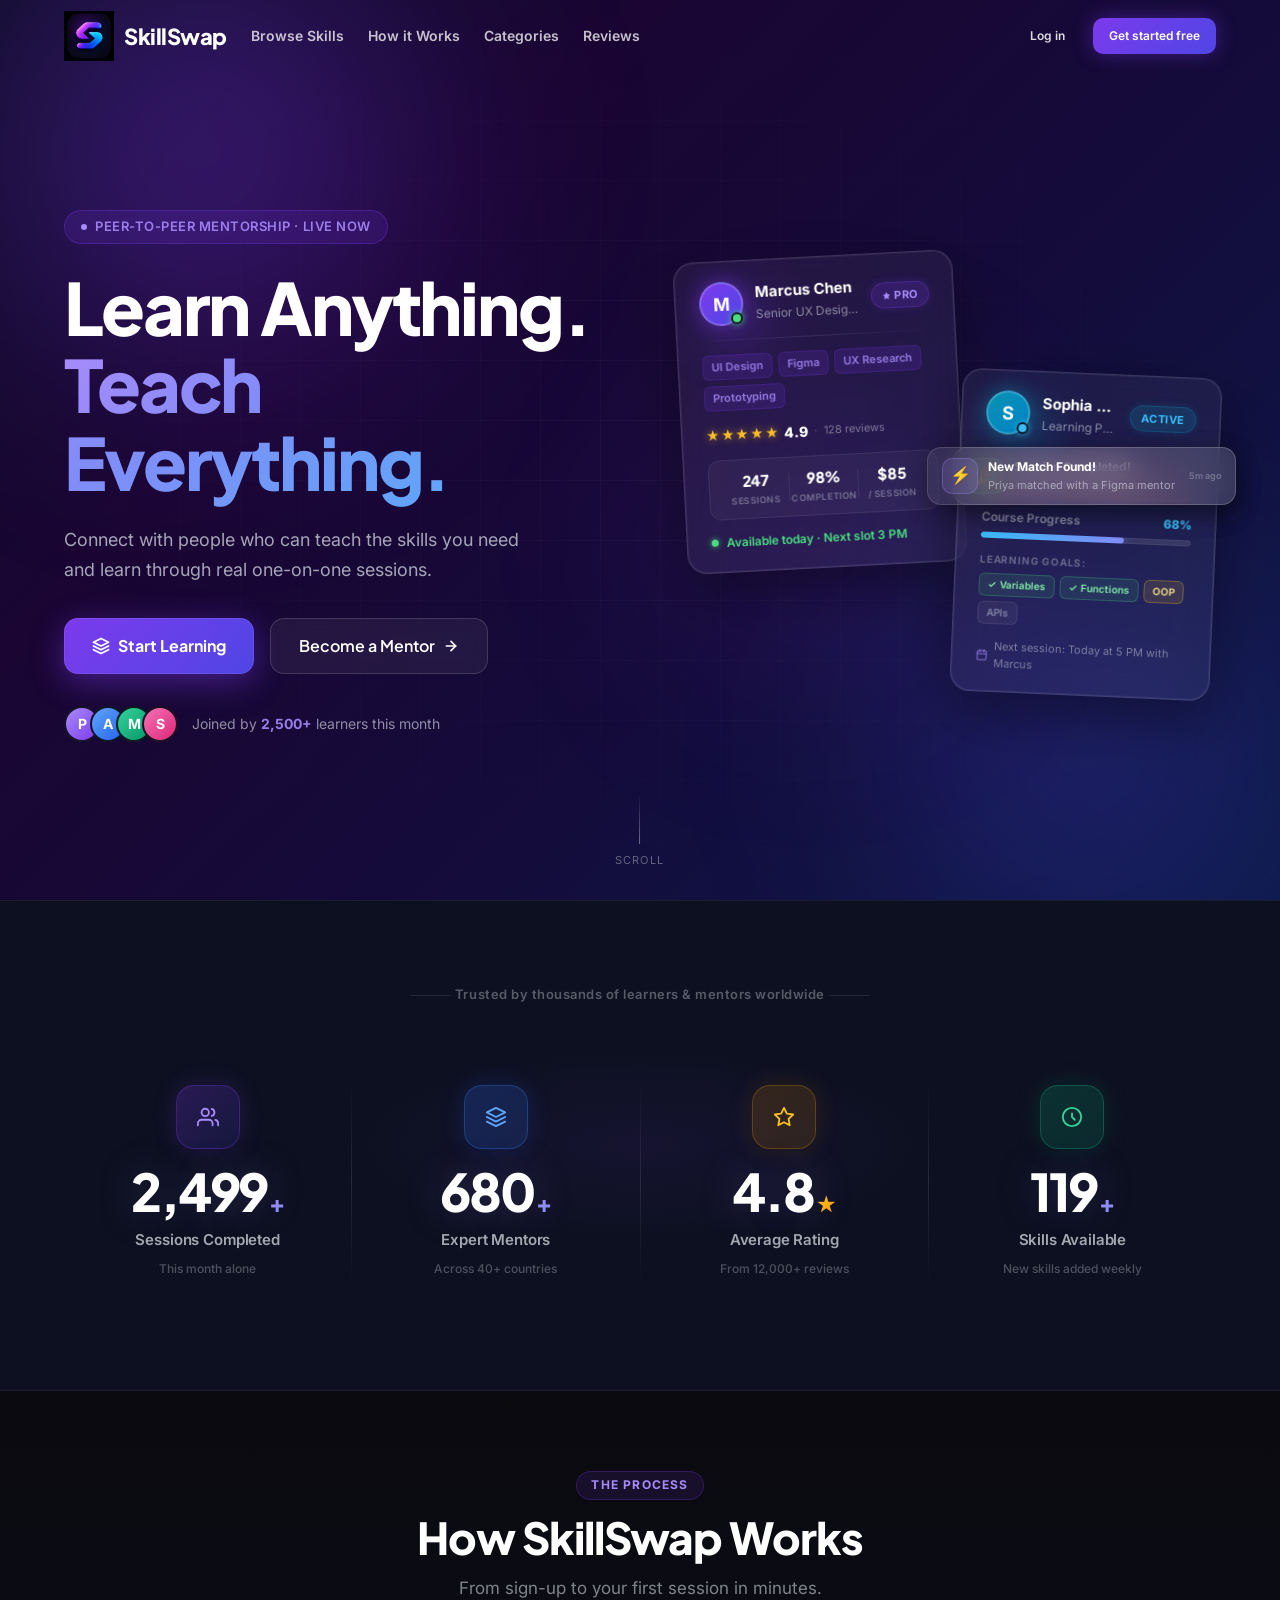
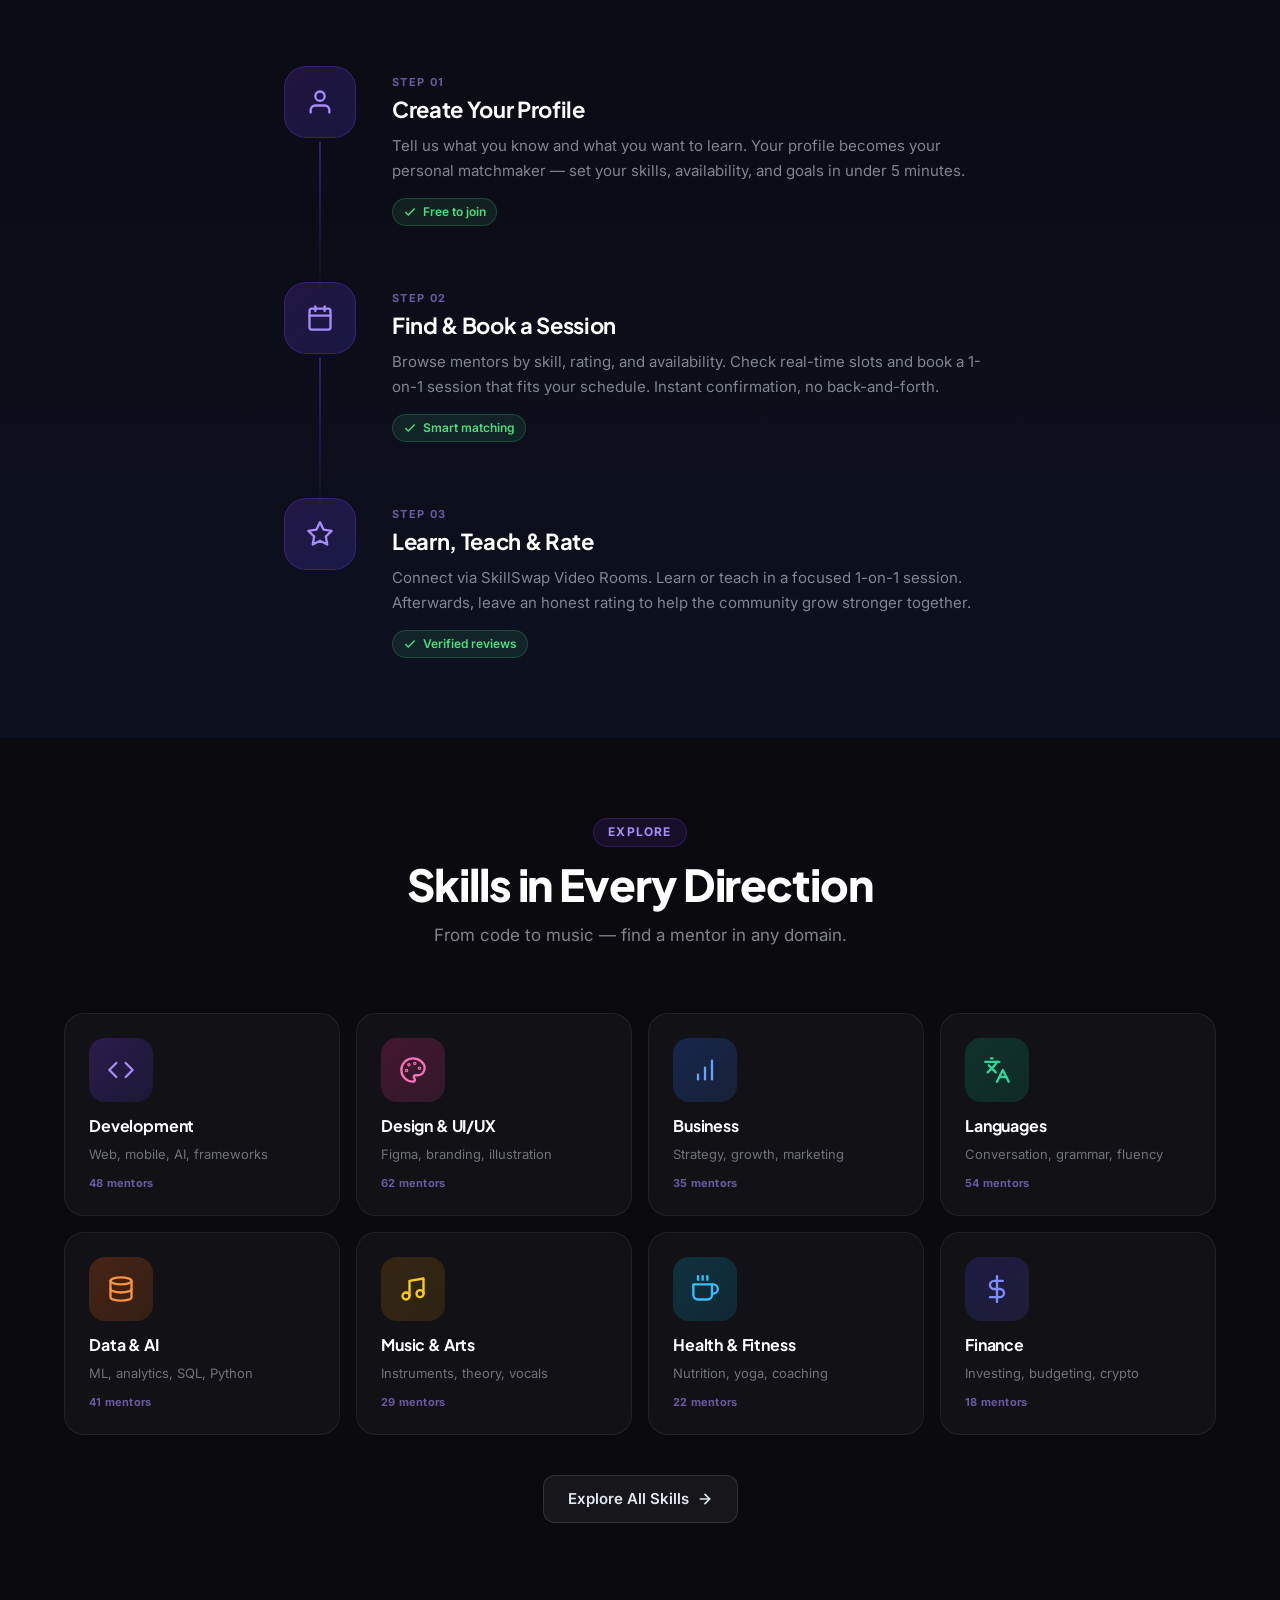
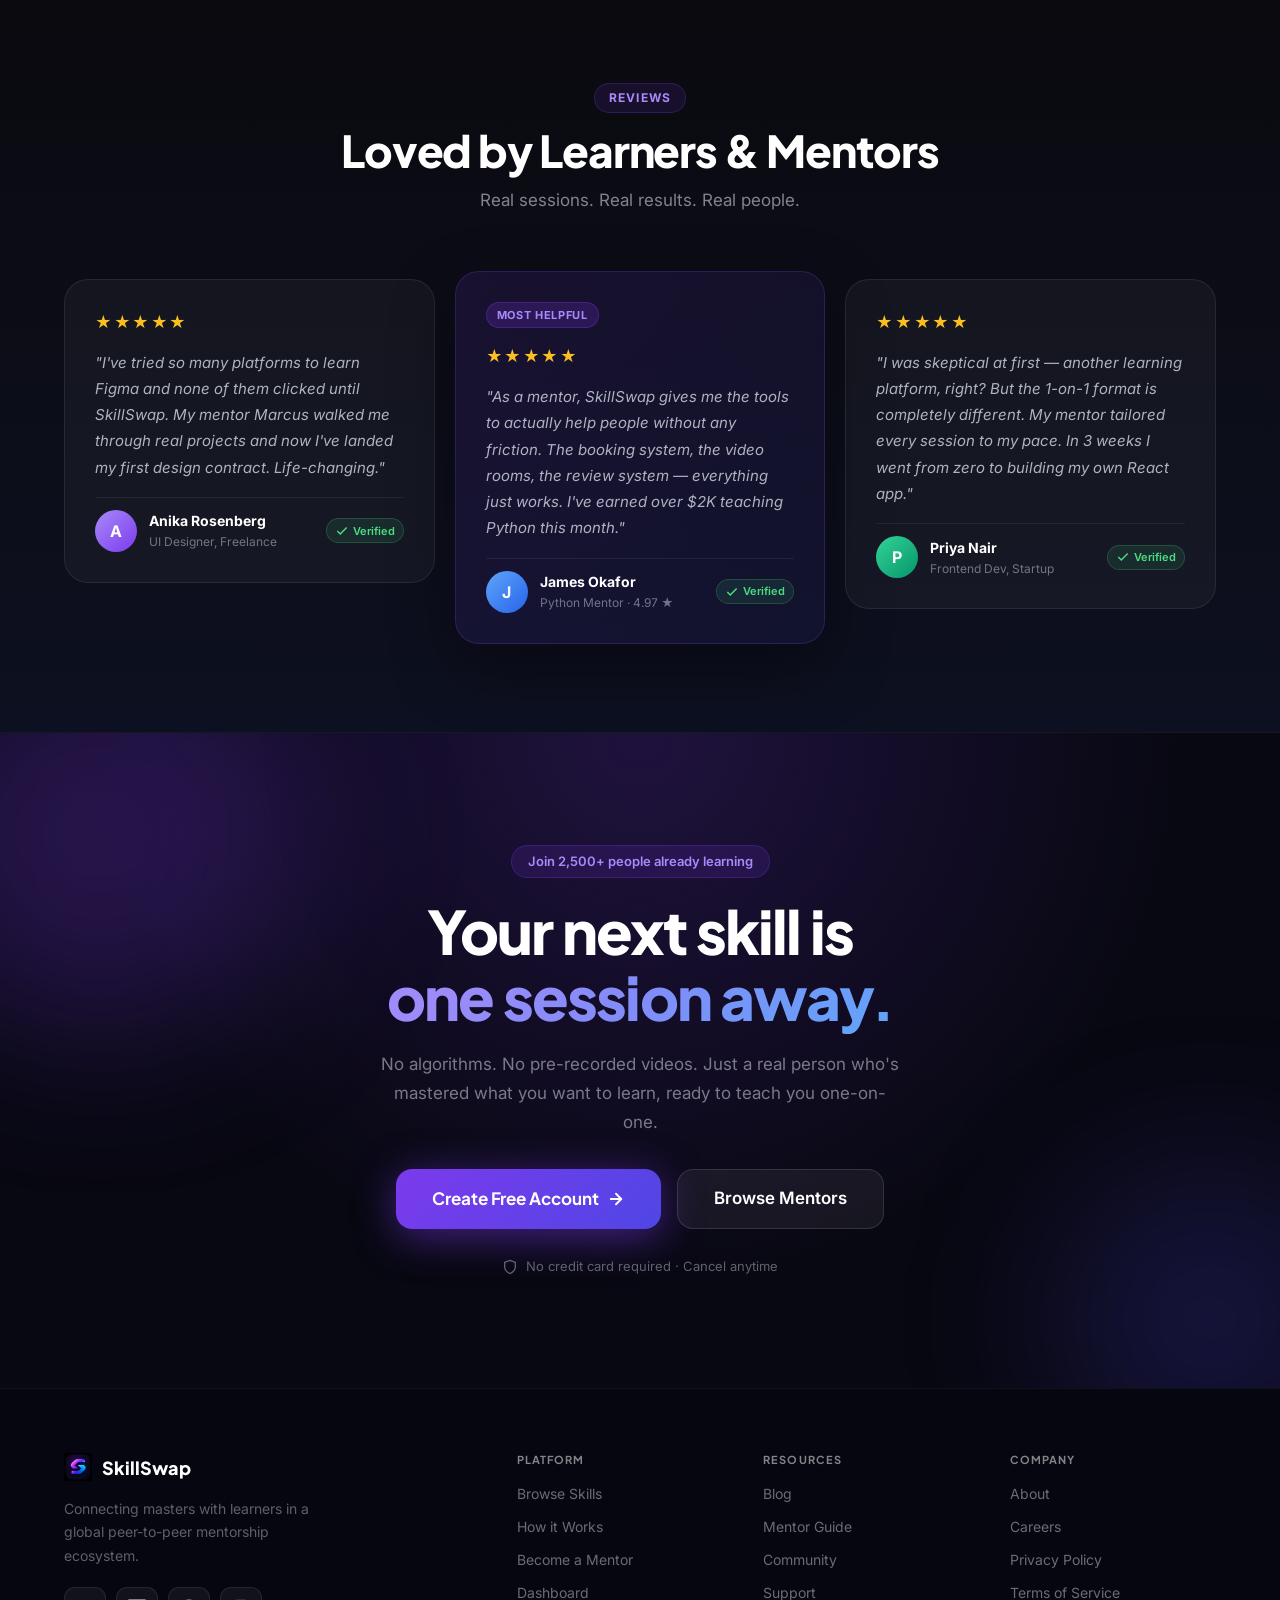
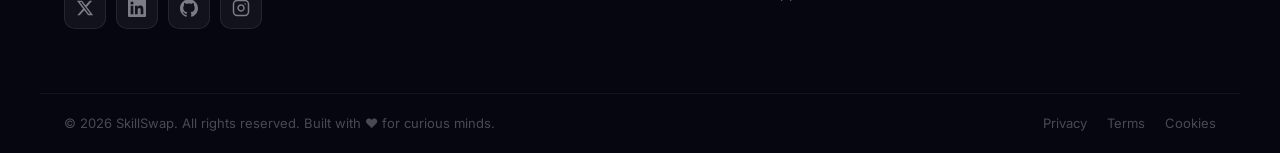
==== commit 99bed4b2: "Fix navbar visibility and final UI improvements" ====
--- a/index.html
+++ b/index.html
@@ -773,3 +773,4 @@
 
 </body>
 </html>
+
--- a/assets/css/navbar.css
+++ b/assets/css/navbar.css
@@ -239,14 +239,161 @@
   cursor: not-allowed;
 }
 
-/* Dark navbar variant (dashboard / profile pages) */
-.navbar-dash .navbar-logout-btn {
+/* Dark navbar variant (dashboard / profile / internal pages) */
+.navbar-dash,
+.navbar-browse {
+  position: sticky;
+  top: 0;
+  z-index: 900;
+  background: rgba(10, 10, 20, 0.75);
+  backdrop-filter: blur(20px);
+  -webkit-backdrop-filter: blur(20px);
+  border-bottom: 1px solid rgba(255, 255, 255, 0.07);
+}
+
+.navbar-dash .navbar-logo,
+.navbar-browse .navbar-logo {
+  color: #ffffff;
+}
+
+/* Ensure link text is clearly readable by default (WCAG contrast compliant) */
+.navbar-dash .navbar-link,
+.navbar-browse .navbar-link,
+.sess-body .navbar-link,
+.avail-body .navbar-link,
+.ms-body .navbar-link {
+  color: rgba(255, 255, 255, 0.75) !important;
+}
+
+.navbar-dash .navbar-link:hover,
+.navbar-dash .navbar-link-active,
+.navbar-browse .navbar-link:hover,
+.navbar-browse .navbar-link-active,
+.sess-body .navbar-link:hover,
+.sess-body .navbar-link-active,
+.avail-body .navbar-link:hover,
+.avail-body .navbar-link-active,
+.ms-body .navbar-link:hover,
+.ms-body .navbar-link-active {
+  color: #ffffff !important;
+}
+
+.navbar-dash .navbar-link-active::after,
+.navbar-browse .navbar-link-active::after,
+.sess-body .navbar-link-active::after,
+.avail-body .navbar-link-active::after,
+.ms-body .navbar-link-active::after {
+  width: 100% !important;
+}
+
+.navbar-dash .navbar-burger span,
+.navbar-browse .navbar-burger span {
+  background-color: rgba(255, 255, 255, 0.85);
+}
+
+/* Outlined buttons on dark navbars and dark page bodies (e.g. Dashboard link) */
+.navbar-dash .btn-outline,
+.navbar-browse .btn-outline,
+.navbar-landing .btn-outline,
+.sess-body .navbar .btn-outline,
+.avail-body .navbar .btn-outline,
+.ms-body .navbar .btn-outline {
+  border-color: rgba(255, 255, 255, 0.25) !important;
+  color: #ffffff !important;
+  background-color: transparent !important;
+}
+
+.navbar-dash .btn-outline:hover,
+.navbar-browse .btn-outline:hover,
+.navbar-landing .btn-outline:hover,
+.sess-body .navbar .btn-outline:hover,
+.avail-body .navbar .btn-outline:hover,
+.ms-body .navbar .btn-outline:hover {
+  background-color: #ffffff !important;
+  color: #0a0a0f !important;
+  border-color: #ffffff !important;
+}
+
+/* Ghost buttons on dark navbars and dark page bodies (e.g. Login link) */
+.navbar-dash .btn-ghost,
+.navbar-browse .btn-ghost,
+.navbar-landing .btn-ghost,
+.sess-body .navbar .btn-ghost,
+.avail-body .navbar .btn-ghost,
+.ms-body .navbar .btn-ghost {
+  color: rgba(255, 255, 255, 0.85) !important;
+  background-color: transparent !important;
+}
+
+.navbar-dash .btn-ghost:hover,
+.navbar-browse .btn-ghost:hover,
+.navbar-landing .btn-ghost:hover,
+.sess-body .navbar .btn-ghost:hover,
+.avail-body .navbar .btn-ghost:hover,
+.ms-body .navbar .btn-ghost:hover {
+  background-color: rgba(255, 255, 255, 0.12) !important;
+  color: #ffffff !important;
+}
+
+/* Dark mobile menu styling for pages with dark theme navbars / bodies */
+.navbar-dash .navbar-mobile-menu,
+.navbar-browse .navbar-mobile-menu,
+.sess-body .navbar-mobile-menu,
+.avail-body .navbar-mobile-menu,
+.ms-body .navbar-mobile-menu {
+  background: rgba(10, 10, 20, 0.96) !important;
+  backdrop-filter: blur(20px);
+  -webkit-backdrop-filter: blur(20px);
+  border-top: 1px solid rgba(255, 255, 255, 0.08) !important;
+}
+
+.navbar-dash .navbar-mobile-menu .navbar-link,
+.navbar-browse .navbar-mobile-menu .navbar-link,
+.sess-body .navbar-mobile-menu .navbar-link,
+.avail-body .navbar-mobile-menu .navbar-link,
+.ms-body .navbar-mobile-menu .navbar-link {
+  color: rgba(255, 255, 255, 0.72) !important;
+}
+
+.navbar-dash .navbar-mobile-menu .navbar-link:hover,
+.navbar-dash .navbar-mobile-menu .navbar-link-active,
+.navbar-browse .navbar-mobile-menu .navbar-link:hover,
+.navbar-browse .navbar-mobile-menu .navbar-link-active,
+.sess-body .navbar-mobile-menu .navbar-link:hover,
+.sess-body .navbar-mobile-menu .navbar-link-active,
+.avail-body .navbar-mobile-menu .navbar-link:hover,
+.avail-body .navbar-mobile-menu .navbar-link-active,
+.ms-body .navbar-mobile-menu .navbar-link:hover,
+.ms-body .navbar-mobile-menu .navbar-link-active {
+  color: #ffffff !important;
+}
+
+.navbar-dash .navbar-mobile-menu .navbar-mobile-divider,
+.navbar-browse .navbar-mobile-menu .navbar-mobile-divider,
+.sess-body .navbar-mobile-menu .navbar-mobile-divider,
+.avail-body .navbar-mobile-menu .navbar-mobile-divider,
+.ms-body .navbar-mobile-menu .navbar-mobile-divider {
+  background-color: rgba(255, 255, 255, 0.08) !important;
+}
+
+.navbar-dash .navbar-mobile-menu .btn-outline,
+.navbar-browse .navbar-mobile-menu .btn-outline,
+.sess-body .navbar-mobile-menu .btn-outline,
+.avail-body .navbar-mobile-menu .btn-outline,
+.ms-body .navbar-mobile-menu .btn-outline {
+  border-color: rgba(255, 255, 255, 0.2) !important;
+  color: #ffffff !important;
+}
+
+.navbar-dash .navbar-logout-btn,
+.navbar-browse .navbar-logout-btn {
   color: rgba(226, 232, 240, 0.5);
   border-color: rgba(255, 255, 255, 0.10);
   background: transparent;
 }
 
-.navbar-dash .navbar-logout-btn:hover {
+.navbar-dash .navbar-logout-btn:hover,
+.navbar-browse .navbar-logout-btn:hover {
   background: rgba(239, 68, 68, 0.12);
   border-color: rgba(239, 68, 68, 0.35);
   color: #fca5a5;
